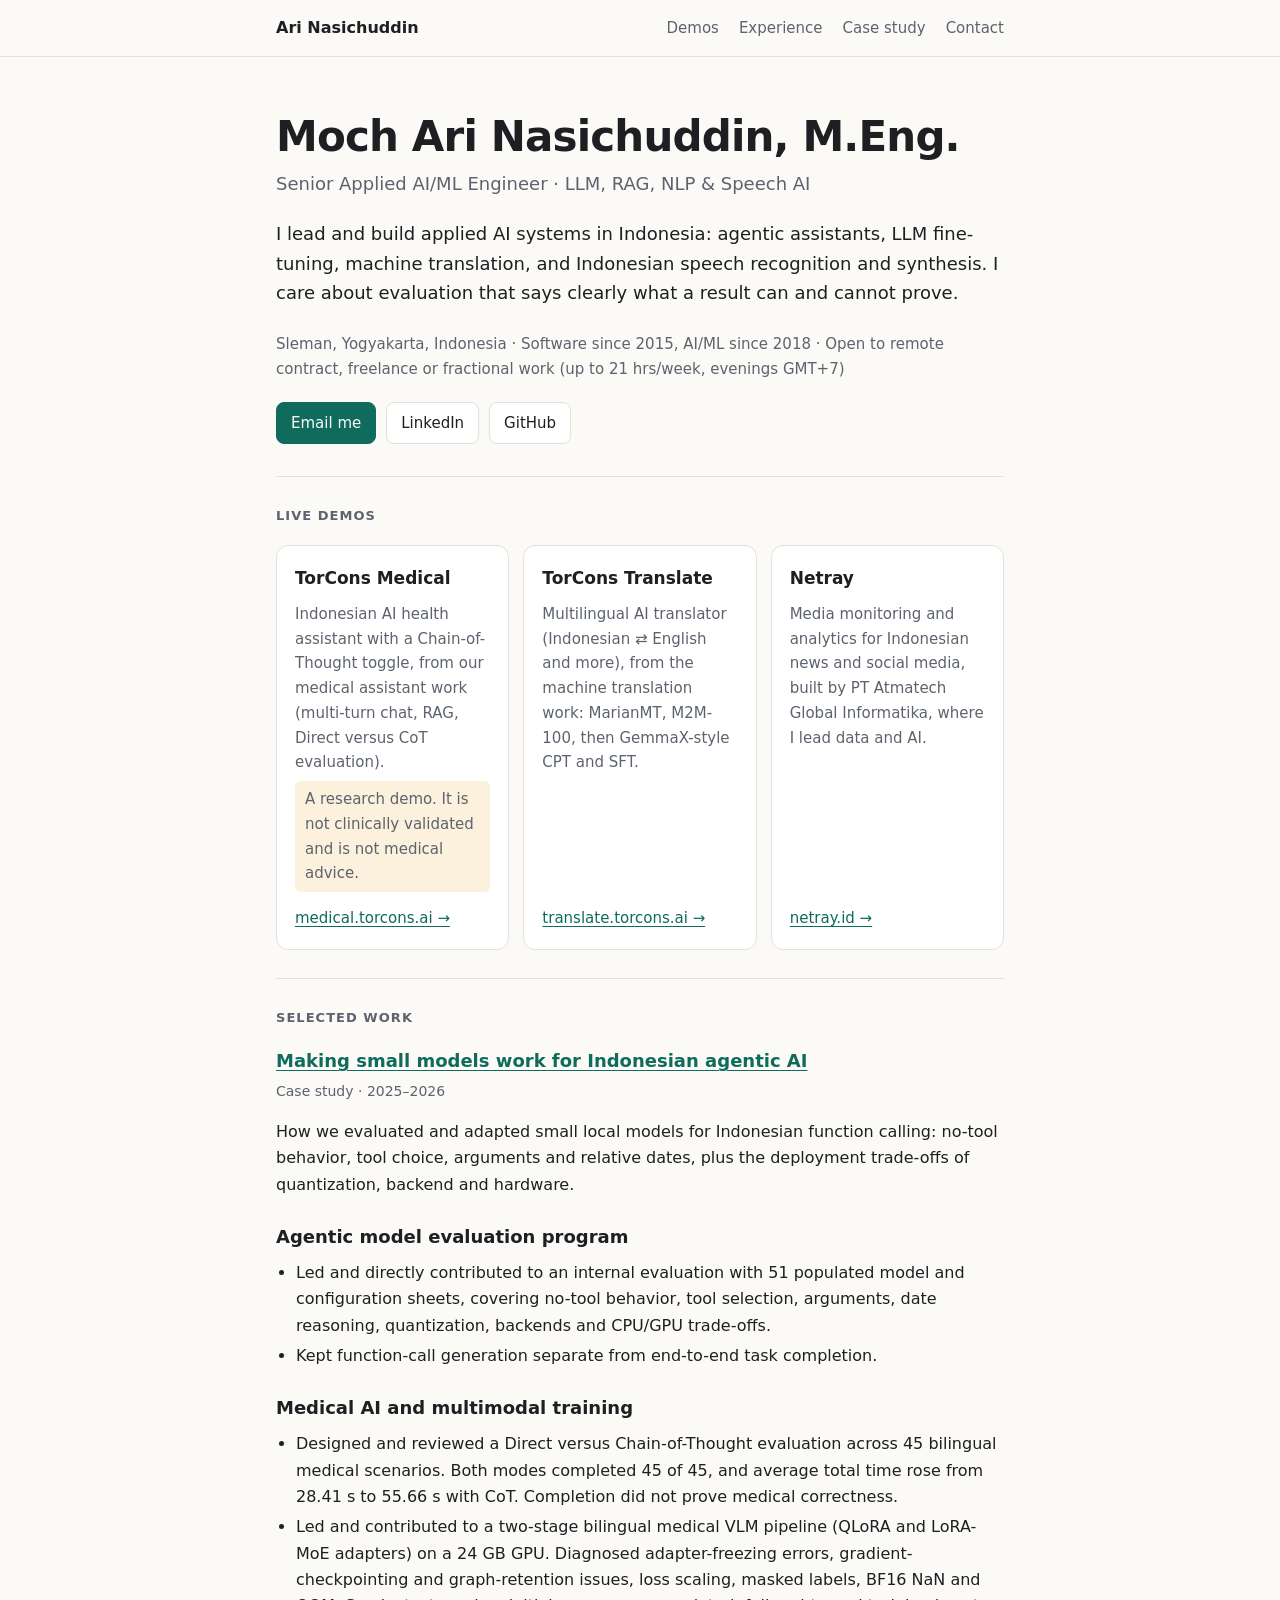
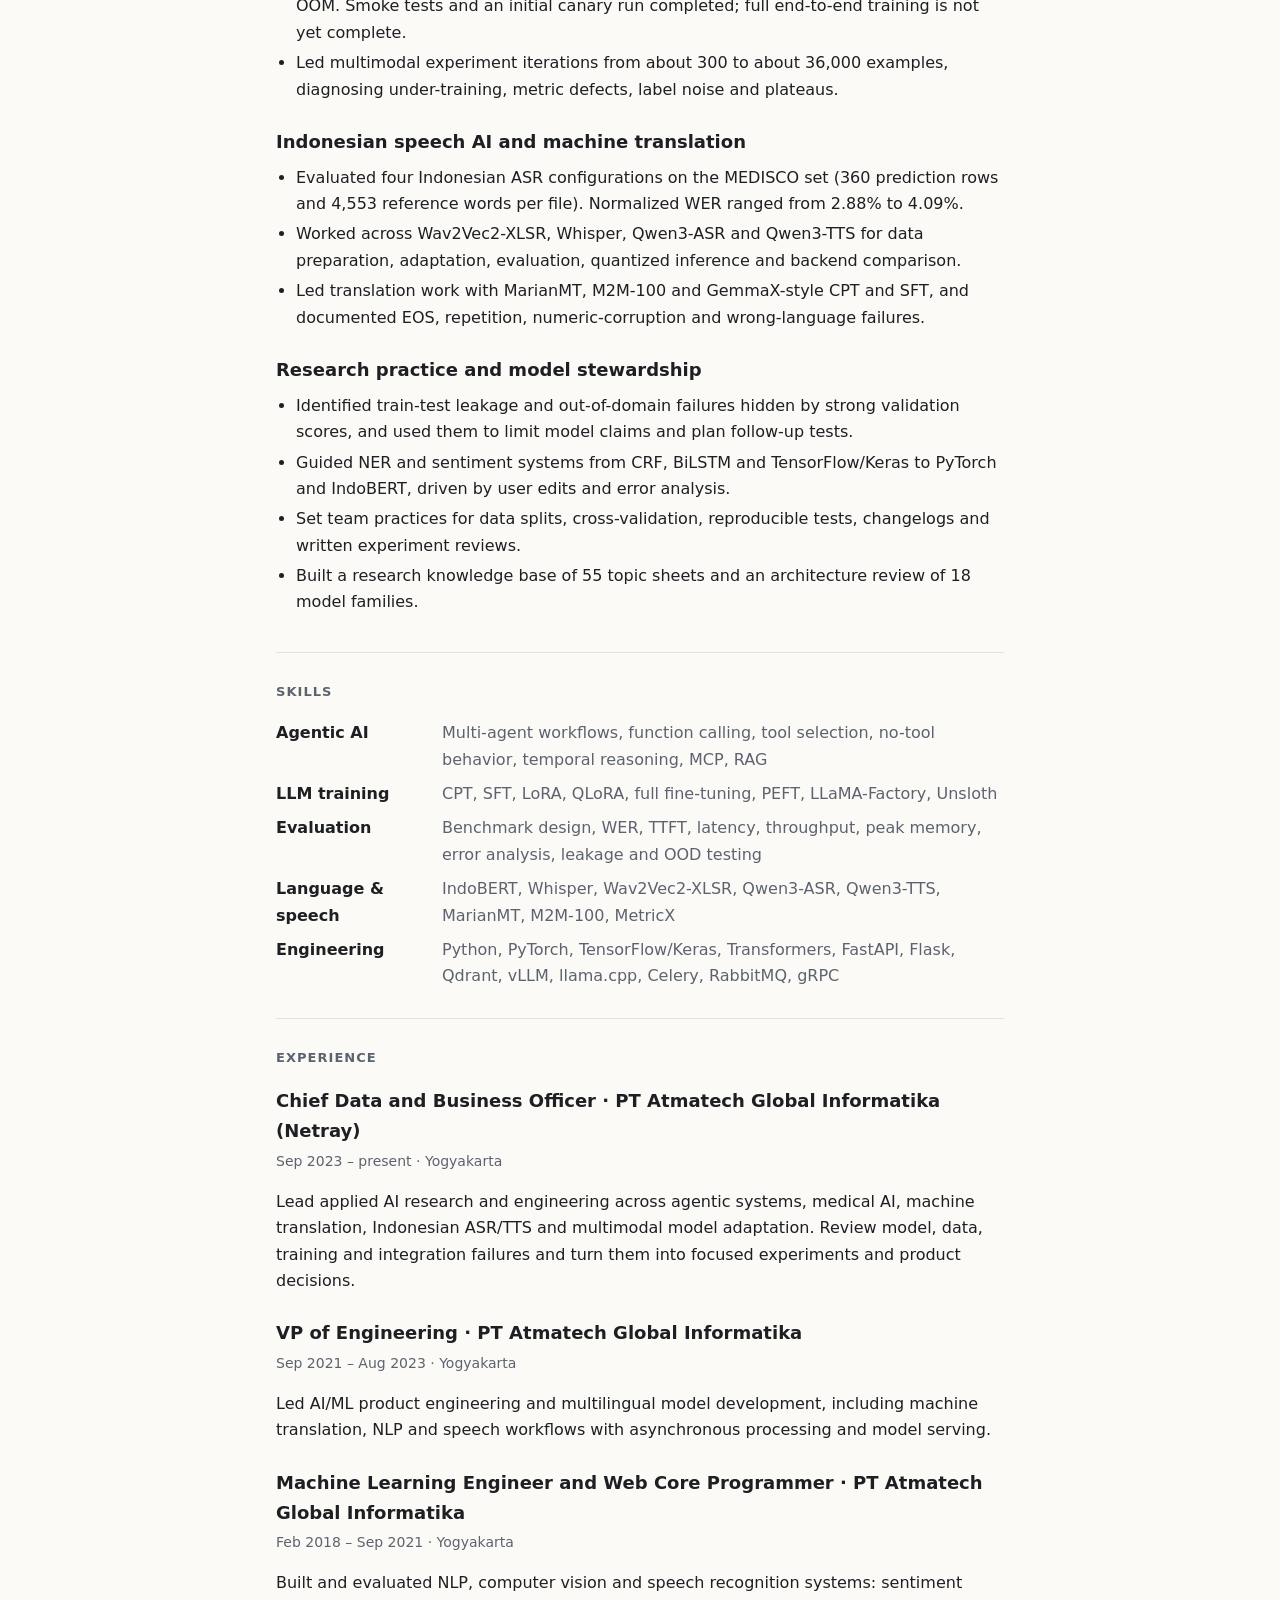
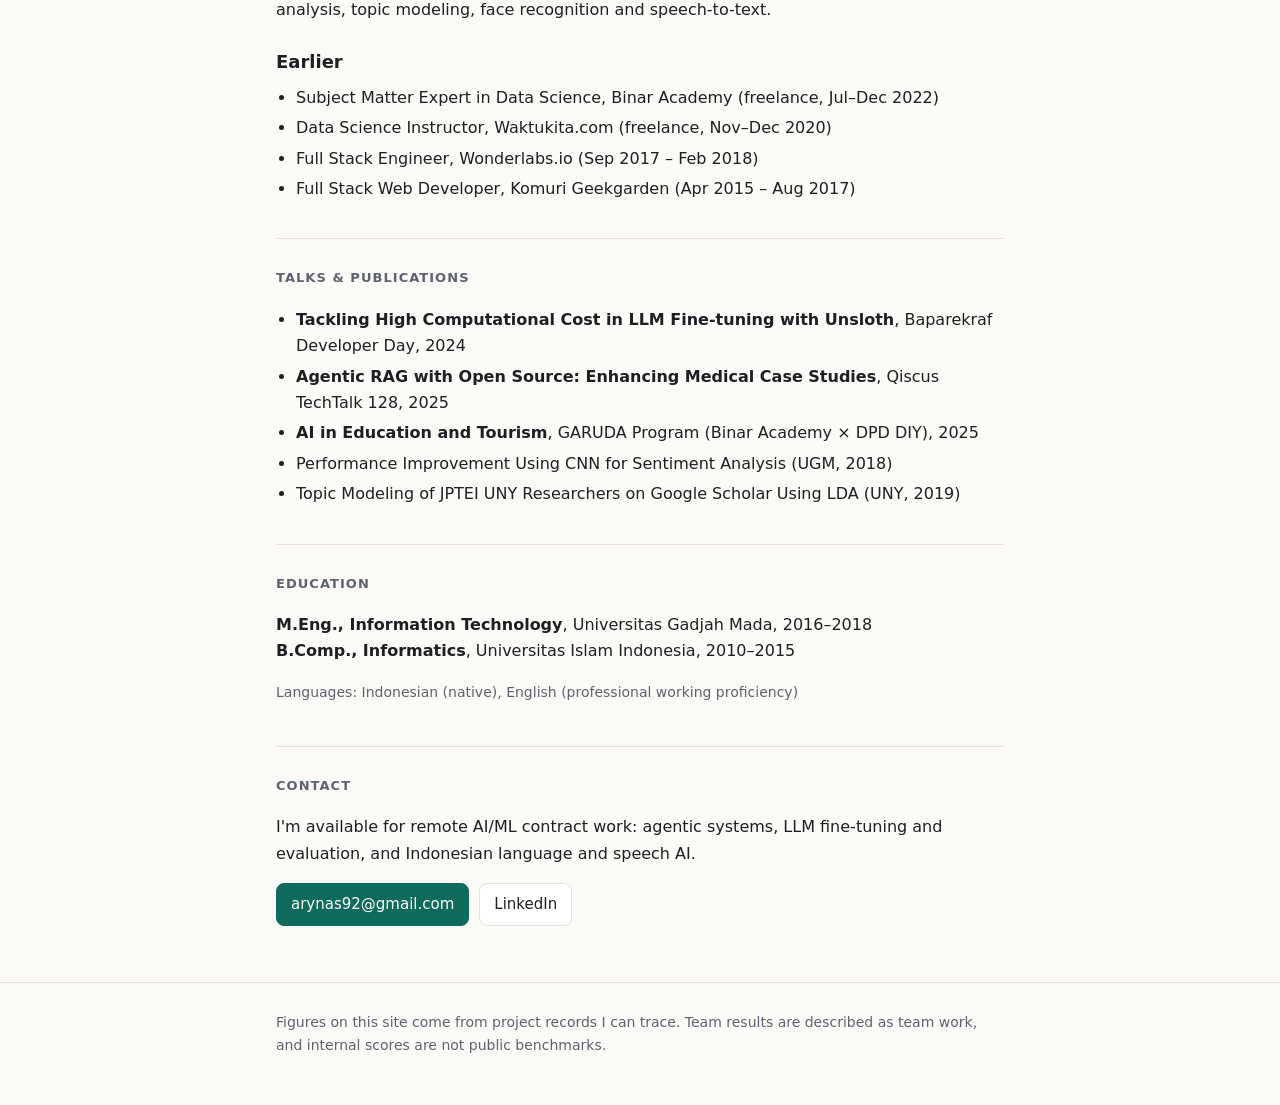
==== index.html @ 7132d51a "Add personal website and agentic AI case study Co-Authored-By: Claude Opus 5.5 (1M context) <noreply" ====
<!doctype html>
<html lang="en">
<head>
<meta charset="utf-8">
<meta name="viewport" content="width=device-width, initial-scale=1">
<title>Moch Ari Nasichuddin</title>
<meta name="description" content="Moch Ari Nasichuddin, Senior Applied AI/ML Engineer in Yogyakarta, Indonesia. LLMs, RAG, agentic AI, Indonesian NLP and speech AI.">
<meta property="og:title" content="Moch Ari Nasichuddin | Applied AI/ML Engineer">
<meta property="og:description" content="LLMs, RAG, agentic AI, Indonesian NLP and speech AI. Available for remote contract work.">
<link rel="stylesheet" href="style.css">
</head>
<body>
<nav class="top"><div class="wrap">
  <a class="brand" href="./">Ari Nasichuddin</a>
  <a href="#demos">Demos</a>
  <a href="#experience">Experience</a>
  <a href="case-study.html">Case study</a>
  <a href="#contact">Contact</a>
</div></nav>

<main class="wrap">
<header class="hero">
  <h1>Moch Ari Nasichuddin, M.Eng.</h1>
  <p class="role">Senior Applied AI/ML Engineer · LLM, RAG, NLP &amp; Speech AI</p>
  <p class="lead">I lead and build applied AI systems in Indonesia: agentic assistants, LLM fine-tuning, machine translation, and Indonesian speech recognition and synthesis. I care about evaluation that says clearly what a result can and cannot prove.</p>
  <p class="meta">Sleman, Yogyakarta, Indonesia · Software since 2015, AI/ML since 2018 · Open to remote contract, freelance or fractional work (up to 21 hrs/week, evenings GMT+7)</p>
  <div class="links">
    <a class="btn primary" href="mailto:arynas92@gmail.com">Email me</a>
    <a class="btn" href="https://www.linkedin.com/in/moch-ari-nasichuddin-bbb4abb8">LinkedIn</a>
    <a class="btn" href="https://github.com/arynas">GitHub</a>
  </div>
</header>

<section id="demos">
  <h2>Live demos</h2>
  <div class="cards">
    <div class="card">
      <h3>TorCons Medical</h3>
      <p>Indonesian AI health assistant with a Chain-of-Thought toggle, from our medical assistant work (multi-turn chat, RAG, Direct versus CoT evaluation).</p>
      <p class="note">A research demo. It is not clinically validated and is not medical advice.</p>
      <a class="go" href="https://medical.torcons.ai/">medical.torcons.ai →</a>
    </div>
    <div class="card">
      <h3>TorCons Translate</h3>
      <p>Multilingual AI translator (Indonesian ⇄ English and more), from the machine translation work: MarianMT, M2M-100, then GemmaX-style CPT and SFT.</p>
      <a class="go" href="https://translate.torcons.ai/">translate.torcons.ai →</a>
    </div>
    <div class="card">
      <h3>Netray</h3>
      <p>Media monitoring and analytics for Indonesian news and social media, built by PT Atmatech Global Informatika, where I lead data and AI.</p>
      <a class="go" href="https://netray.id/">netray.id →</a>
    </div>
  </div>
</section>

<section id="work">
  <h2>Selected work</h2>
  <div class="item">
    <h3><a href="case-study.html">Making small models work for Indonesian agentic AI</a></h3>
    <p class="when">Case study · 2025–2026</p>
    <p>How we evaluated and adapted small local models for Indonesian function calling: no-tool behavior, tool choice, arguments and relative dates, plus the deployment trade-offs of quantization, backend and hardware.</p>
  </div>
  <div class="item">
    <h3>Agentic model evaluation program</h3>
    <ul>
      <li>Led and directly contributed to an internal evaluation with 51 populated model and configuration sheets, covering no-tool behavior, tool selection, arguments, date reasoning, quantization, backends and CPU/GPU trade-offs.</li>
      <li>Kept function-call generation separate from end-to-end task completion.</li>
    </ul>
  </div>
  <div class="item">
    <h3>Medical AI and multimodal training</h3>
    <ul>
      <li>Designed and reviewed a Direct versus Chain-of-Thought evaluation across 45 bilingual medical scenarios. Both modes completed 45 of 45, and average total time rose from 28.41 s to 55.66 s with CoT. Completion did not prove medical correctness.</li>
      <li>Led and contributed to a two-stage bilingual medical VLM pipeline (QLoRA and LoRA-MoE adapters) on a 24 GB GPU. Diagnosed adapter-freezing errors, gradient-checkpointing and graph-retention issues, loss scaling, masked labels, BF16 NaN and OOM. Smoke tests and an initial canary run completed; full end-to-end training is not yet complete.</li>
      <li>Led multimodal experiment iterations from about 300 to about 36,000 examples, diagnosing under-training, metric defects, label noise and plateaus.</li>
    </ul>
  </div>
  <div class="item">
    <h3>Indonesian speech AI and machine translation</h3>
    <ul>
      <li>Evaluated four Indonesian ASR configurations on the MEDISCO set (360 prediction rows and 4,553 reference words per file). Normalized WER ranged from 2.88% to 4.09%.</li>
      <li>Worked across Wav2Vec2-XLSR, Whisper, Qwen3-ASR and Qwen3-TTS for data preparation, adaptation, evaluation, quantized inference and backend comparison.</li>
      <li>Led translation work with MarianMT, M2M-100 and GemmaX-style CPT and SFT, and documented EOS, repetition, numeric-corruption and wrong-language failures.</li>
    </ul>
  </div>
  <div class="item">
    <h3>Research practice and model stewardship</h3>
    <ul>
      <li>Identified train-test leakage and out-of-domain failures hidden by strong validation scores, and used them to limit model claims and plan follow-up tests.</li>
      <li>Guided NER and sentiment systems from CRF, BiLSTM and TensorFlow/Keras to PyTorch and IndoBERT, driven by user edits and error analysis.</li>
      <li>Set team practices for data splits, cross-validation, reproducible tests, changelogs and written experiment reviews.</li>
      <li>Built a research knowledge base of 55 topic sheets and an architecture review of 18 model families.</li>
    </ul>
  </div>
</section>

<section id="skills">
  <h2>Skills</h2>
  <dl class="skills">
    <dt>Agentic AI</dt><dd>Multi-agent workflows, function calling, tool selection, no-tool behavior, temporal reasoning, MCP, RAG</dd>
    <dt>LLM training</dt><dd>CPT, SFT, LoRA, QLoRA, full fine-tuning, PEFT, LLaMA-Factory, Unsloth</dd>
    <dt>Evaluation</dt><dd>Benchmark design, WER, TTFT, latency, throughput, peak memory, error analysis, leakage and OOD testing</dd>
    <dt>Language &amp; speech</dt><dd>IndoBERT, Whisper, Wav2Vec2-XLSR, Qwen3-ASR, Qwen3-TTS, MarianMT, M2M-100, MetricX</dd>
    <dt>Engineering</dt><dd>Python, PyTorch, TensorFlow/Keras, Transformers, FastAPI, Flask, Qdrant, vLLM, llama.cpp, Celery, RabbitMQ, gRPC</dd>
  </dl>
</section>

<section id="experience">
  <h2>Experience</h2>
  <div class="item">
    <h3>Chief Data and Business Officer · PT Atmatech Global Informatika (Netray)</h3>
    <p class="when">Sep 2023 – present · Yogyakarta</p>
    <p>Lead applied AI research and engineering across agentic systems, medical AI, machine translation, Indonesian ASR/TTS and multimodal model adaptation. Review model, data, training and integration failures and turn them into focused experiments and product decisions.</p>
  </div>
  <div class="item">
    <h3>VP of Engineering · PT Atmatech Global Informatika</h3>
    <p class="when">Sep 2021 – Aug 2023 · Yogyakarta</p>
    <p>Led AI/ML product engineering and multilingual model development, including machine translation, NLP and speech workflows with asynchronous processing and model serving.</p>
  </div>
  <div class="item">
    <h3>Machine Learning Engineer and Web Core Programmer · PT Atmatech Global Informatika</h3>
    <p class="when">Feb 2018 – Sep 2021 · Yogyakarta</p>
    <p>Built and evaluated NLP, computer vision and speech recognition systems: sentiment analysis, topic modeling, face recognition and speech-to-text.</p>
  </div>
  <div class="item">
    <h3>Earlier</h3>
    <ul>
      <li>Subject Matter Expert in Data Science, Binar Academy (freelance, Jul–Dec 2022)</li>
      <li>Data Science Instructor, Waktukita.com (freelance, Nov–Dec 2020)</li>
      <li>Full Stack Engineer, Wonderlabs.io (Sep 2017 – Feb 2018)</li>
      <li>Full Stack Web Developer, Komuri Geekgarden (Apr 2015 – Aug 2017)</li>
    </ul>
  </div>
</section>

<section id="talks">
  <h2>Talks &amp; publications</h2>
  <ul>
    <li><strong>Tackling High Computational Cost in LLM Fine-tuning with Unsloth</strong>, Baparekraf Developer Day, 2024</li>
    <li><strong>Agentic RAG with Open Source: Enhancing Medical Case Studies</strong>, Qiscus TechTalk 128, 2025</li>
    <li><strong>AI in Education and Tourism</strong>, GARUDA Program (Binar Academy × DPD DIY), 2025</li>
    <li>Performance Improvement Using CNN for Sentiment Analysis (UGM, 2018)</li>
    <li>Topic Modeling of JPTEI UNY Researchers on Google Scholar Using LDA (UNY, 2019)</li>
  </ul>
</section>

<section id="education">
  <h2>Education</h2>
  <p><strong>M.Eng., Information Technology</strong>, Universitas Gadjah Mada, 2016–2018<br>
  <strong>B.Comp., Informatics</strong>, Universitas Islam Indonesia, 2010–2015</p>
  <p class="caveat">Languages: Indonesian (native), English (professional working proficiency)</p>
</section>

<section id="contact">
  <h2>Contact</h2>
  <p>I'm available for remote AI/ML contract work: agentic systems, LLM fine-tuning and evaluation, and Indonesian language and speech AI.</p>
  <div class="links">
    <a class="btn primary" href="mailto:arynas92@gmail.com">arynas92@gmail.com</a>
    <a class="btn" href="https://www.linkedin.com/in/moch-ari-nasichuddin-bbb4abb8">LinkedIn</a>
  </div>
</section>
</main>

<footer><div class="wrap">
  Figures on this site come from project records I can trace. Team results are described as team work, and internal scores are not public benchmarks.
</div></footer>
</body>
</html>
---- style.css ----
:root {
  --bg: #fbfaf7;
  --surface: #ffffff;
  --text: #1d1f23;
  --muted: #5d636e;
  --line: #e4e1da;
  --accent: #0f6b5c;
  --accent-soft: #e3f1ed;
  --warn: #8a5a00;
  --warn-soft: #fbf1dc;
  --max: 760px;
}
@media (prefers-color-scheme: dark) {
  :root {
    --bg: #14161a;
    --surface: #1b1e23;
    --text: #e8e6e1;
    --muted: #a0a6b0;
    --line: #2d3138;
    --accent: #5ec4b0;
    --accent-soft: #1d3530;
    --warn: #e7b458;
    --warn-soft: #33291a;
  }
}
* { box-sizing: border-box; }
html { -webkit-text-size-adjust: 100%; }
body {
  margin: 0;
  background: var(--bg);
  color: var(--text);
  font: 16px/1.65 "Inter", system-ui, -apple-system, "Segoe UI", sans-serif;
}
a { color: var(--accent); text-underline-offset: 3px; }
a:hover { text-decoration-thickness: 2px; }
.wrap { max-width: var(--max); margin: 0 auto; padding: 0 16px; }

nav.top { border-bottom: 1px solid var(--line); }
nav.top .wrap { display: flex; gap: 20px; align-items: center; height: 56px; flex-wrap: wrap; }
nav.top .brand { font-weight: 700; color: var(--text); text-decoration: none; margin-right: auto; }
nav.top a:not(.brand) { color: var(--muted); text-decoration: none; font-size: 15px; }
nav.top a:not(.brand):hover, nav.top a[aria-current] { color: var(--text); }

header.hero { padding: 56px 0 32px; }
header.hero h1 { font-size: clamp(30px, 6vw, 42px); line-height: 1.15; margin: 0 0 8px; letter-spacing: -0.02em; }
header.hero .role { font-size: 18px; color: var(--muted); margin: 0 0 20px; }
header.hero p.lead { font-size: 18px; margin: 0 0 24px; }
.meta { color: var(--muted); font-size: 15px; margin: 0 0 20px; }
.links { display: flex; flex-wrap: wrap; gap: 10px; }
.btn {
  display: inline-block; padding: 8px 14px; border: 1px solid var(--line); border-radius: 8px;
  background: var(--surface); color: var(--text); text-decoration: none; font-size: 15px;
}
.btn:hover { border-color: var(--accent); }
.btn.primary { background: var(--accent); border-color: var(--accent); color: var(--bg); }

section { padding: 28px 0; border-top: 1px solid var(--line); }
section h2 { font-size: 13px; text-transform: uppercase; letter-spacing: 0.08em; color: var(--muted); margin: 0 0 18px; }
h3 { font-size: 18px; margin: 0 0 4px; }
.when { color: var(--muted); font-size: 14px; margin: 0 0 8px; }
ul { padding-left: 20px; margin: 8px 0; }
li { margin: 4px 0; }
.item + .item { margin-top: 24px; }

.cards { display: grid; grid-template-columns: repeat(auto-fit, minmax(220px, 1fr)); gap: 14px; }
.card {
  background: var(--surface); border: 1px solid var(--line); border-radius: 12px; padding: 18px;
  display: flex; flex-direction: column; gap: 6px;
}
.card h3 { font-size: 17px; }
.card p { margin: 0; font-size: 15px; color: var(--muted); }
.card .go { margin-top: auto; padding-top: 8px; font-size: 15px; }
.note { background: var(--warn-soft); color: var(--warn); border-radius: 6px; padding: 6px 10px; font-size: 13px; }

.skills { display: grid; grid-template-columns: 150px 1fr; gap: 8px 16px; margin: 0; }
.skills dt { font-weight: 600; }
.skills dd { margin: 0; color: var(--muted); }
@media (max-width: 560px) { .skills { grid-template-columns: 1fr; } .skills dd { margin-bottom: 8px; } }

.caveat { color: var(--muted); font-size: 14px; }
article h1 { font-size: clamp(26px, 5vw, 36px); line-height: 1.2; margin: 48px 0 8px; letter-spacing: -0.015em; }
article h2 { font-size: 22px; margin: 36px 0 10px; text-transform: none; letter-spacing: 0; color: var(--text); }
article h3 { margin-top: 20px; }
.table-wrap { overflow-x: auto; }
table { border-collapse: collapse; width: 100%; font-size: 15px; margin: 12px 0; }
th, td { text-align: left; padding: 8px 10px; border-bottom: 1px solid var(--line); vertical-align: top; }
th { color: var(--muted); font-weight: 600; }
.pill { display: inline-block; background: var(--accent-soft); color: var(--accent); border-radius: 999px; padding: 2px 10px; font-size: 13px; margin: 2px 4px 2px 0; }

footer { border-top: 1px solid var(--line); padding: 28px 0 48px; color: var(--muted); font-size: 14px; margin-top: 28px; }
@media print { nav.top, .links { display: none; } body { background: #fff; color: #000; } }
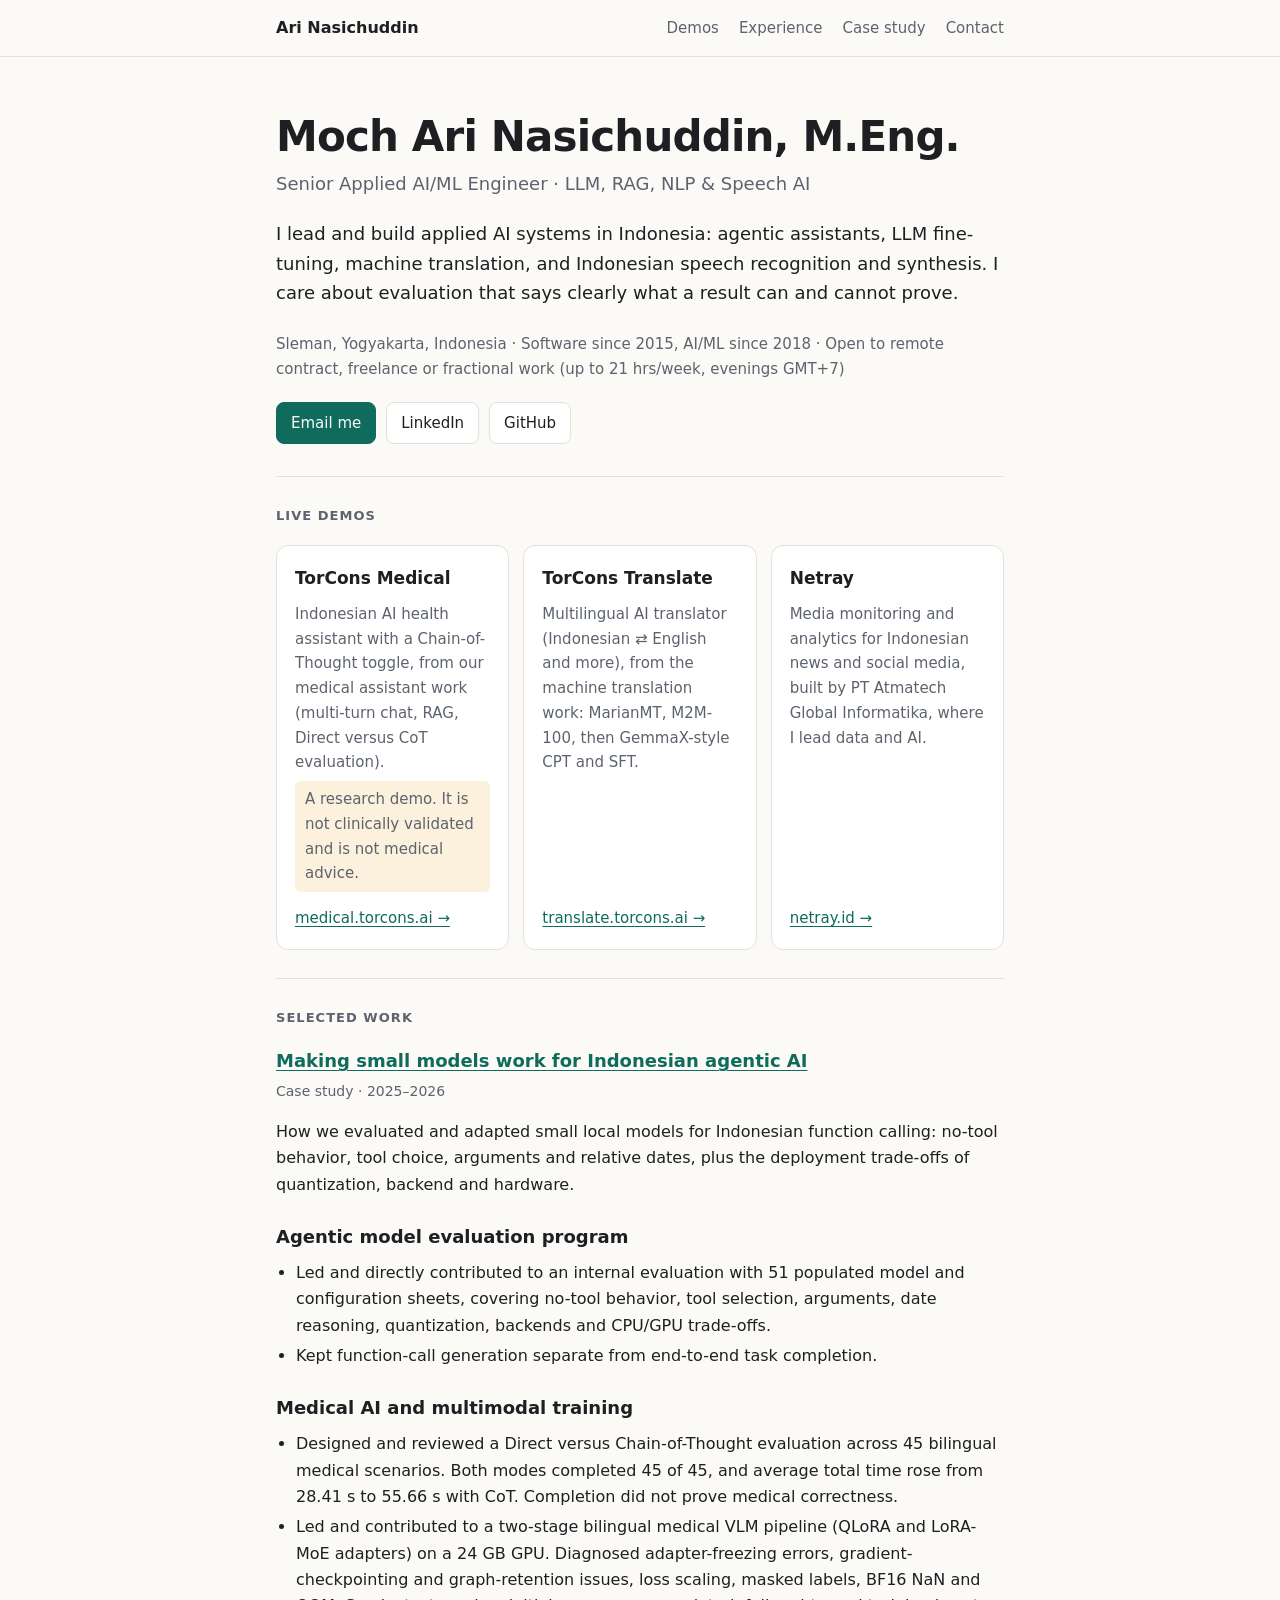
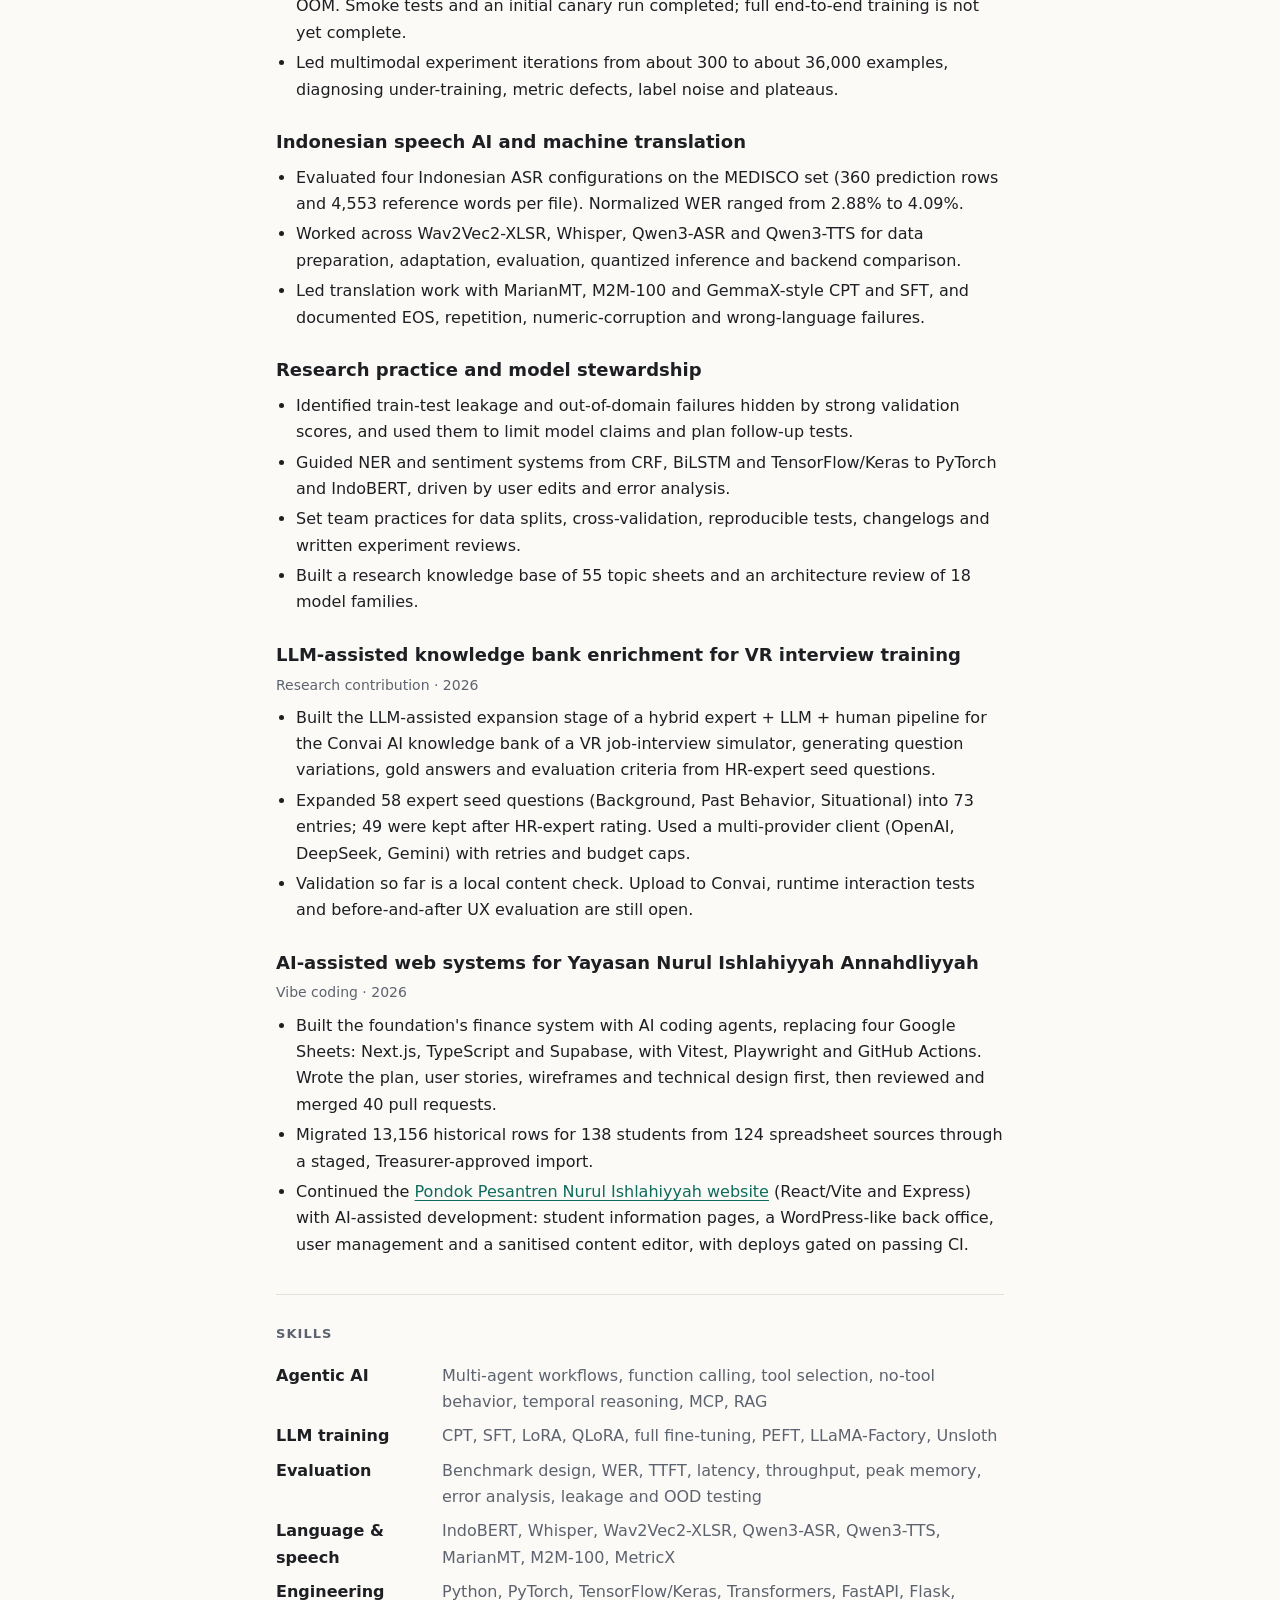
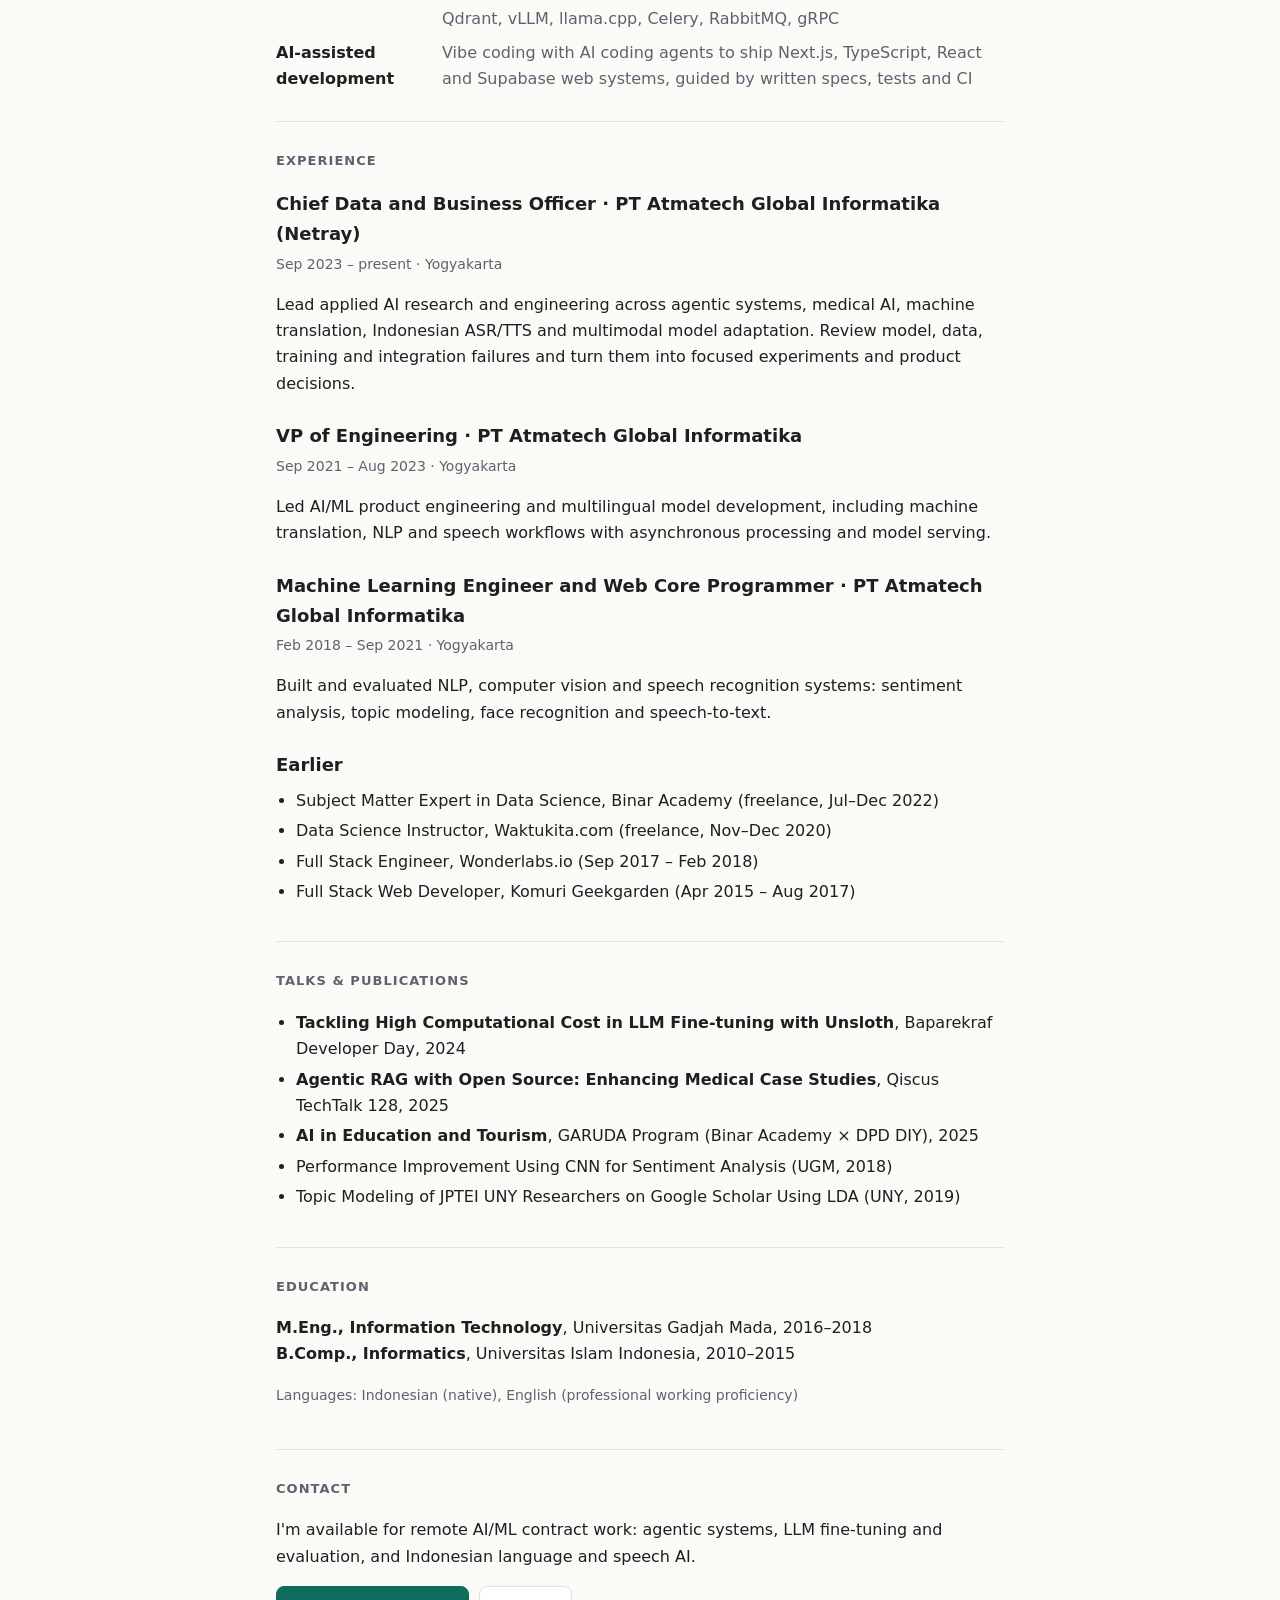
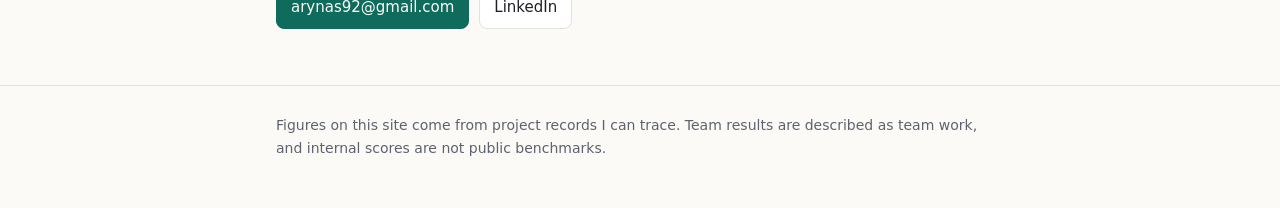
==== commit 122fabdb: "Add VR knowledge bank research and AI-assisted web systems projects Co-Authored-By: Claude Opus 5.5 " ====
--- a/index.html
+++ b/index.html
@@ -92,6 +92,24 @@
       <li>Built a research knowledge base of 55 topic sheets and an architecture review of 18 model families.</li>
     </ul>
   </div>
+  <div class="item">
+    <h3>LLM-assisted knowledge bank enrichment for VR interview training</h3>
+    <p class="when">Research contribution · 2026</p>
+    <ul>
+      <li>Built the LLM-assisted expansion stage of a hybrid expert + LLM + human pipeline for the Convai AI knowledge bank of a VR job-interview simulator, generating question variations, gold answers and evaluation criteria from HR-expert seed questions.</li>
+      <li>Expanded 58 expert seed questions (Background, Past Behavior, Situational) into 73 entries; 49 were kept after HR-expert rating. Used a multi-provider client (OpenAI, DeepSeek, Gemini) with retries and budget caps.</li>
+      <li>Validation so far is a local content check. Upload to Convai, runtime interaction tests and before-and-after UX evaluation are still open.</li>
+    </ul>
+  </div>
+  <div class="item">
+    <h3>AI-assisted web systems for Yayasan Nurul Ishlahiyyah Annahdliyyah</h3>
+    <p class="when">Vibe coding · 2026</p>
+    <ul>
+      <li>Built the foundation's finance system with AI coding agents, replacing four Google Sheets: Next.js, TypeScript and Supabase, with Vitest, Playwright and GitHub Actions. Wrote the plan, user stories, wireframes and technical design first, then reviewed and merged 40 pull requests.</li>
+      <li>Migrated 13,156 historical rows for 138 students from 124 spreadsheet sources through a staged, Treasurer-approved import.</li>
+      <li>Continued the <a href="https://nurulishlahiyyah.id/">Pondok Pesantren Nurul Ishlahiyyah website</a> (React/Vite and Express) with AI-assisted development: student information pages, a WordPress-like back office, user management and a sanitised content editor, with deploys gated on passing CI.</li>
+    </ul>
+  </div>
 </section>
 
 <section id="skills">
@@ -102,6 +120,7 @@
     <dt>Evaluation</dt><dd>Benchmark design, WER, TTFT, latency, throughput, peak memory, error analysis, leakage and OOD testing</dd>
     <dt>Language &amp; speech</dt><dd>IndoBERT, Whisper, Wav2Vec2-XLSR, Qwen3-ASR, Qwen3-TTS, MarianMT, M2M-100, MetricX</dd>
     <dt>Engineering</dt><dd>Python, PyTorch, TensorFlow/Keras, Transformers, FastAPI, Flask, Qdrant, vLLM, llama.cpp, Celery, RabbitMQ, gRPC</dd>
+    <dt>AI-assisted development</dt><dd>Vibe coding with AI coding agents to ship Next.js, TypeScript, React and Supabase web systems, guided by written specs, tests and CI</dd>
   </dl>
 </section>
 
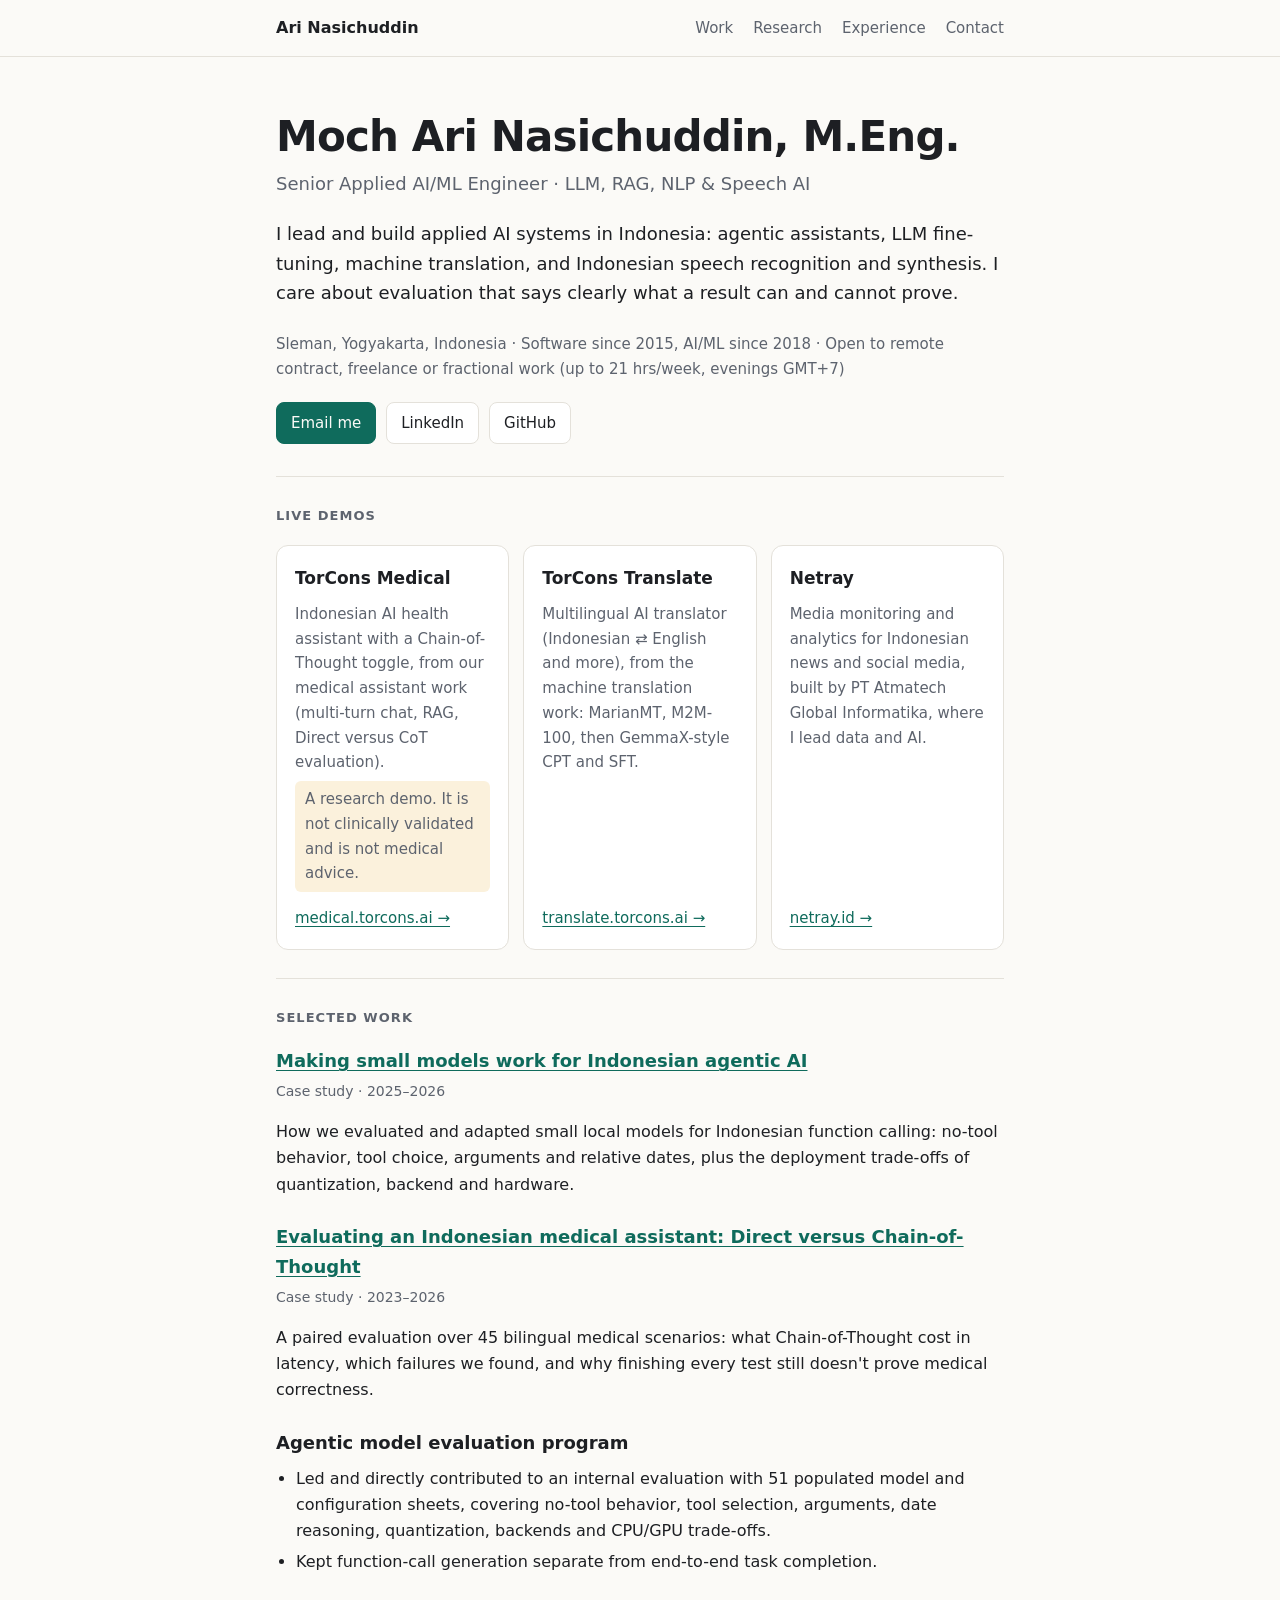
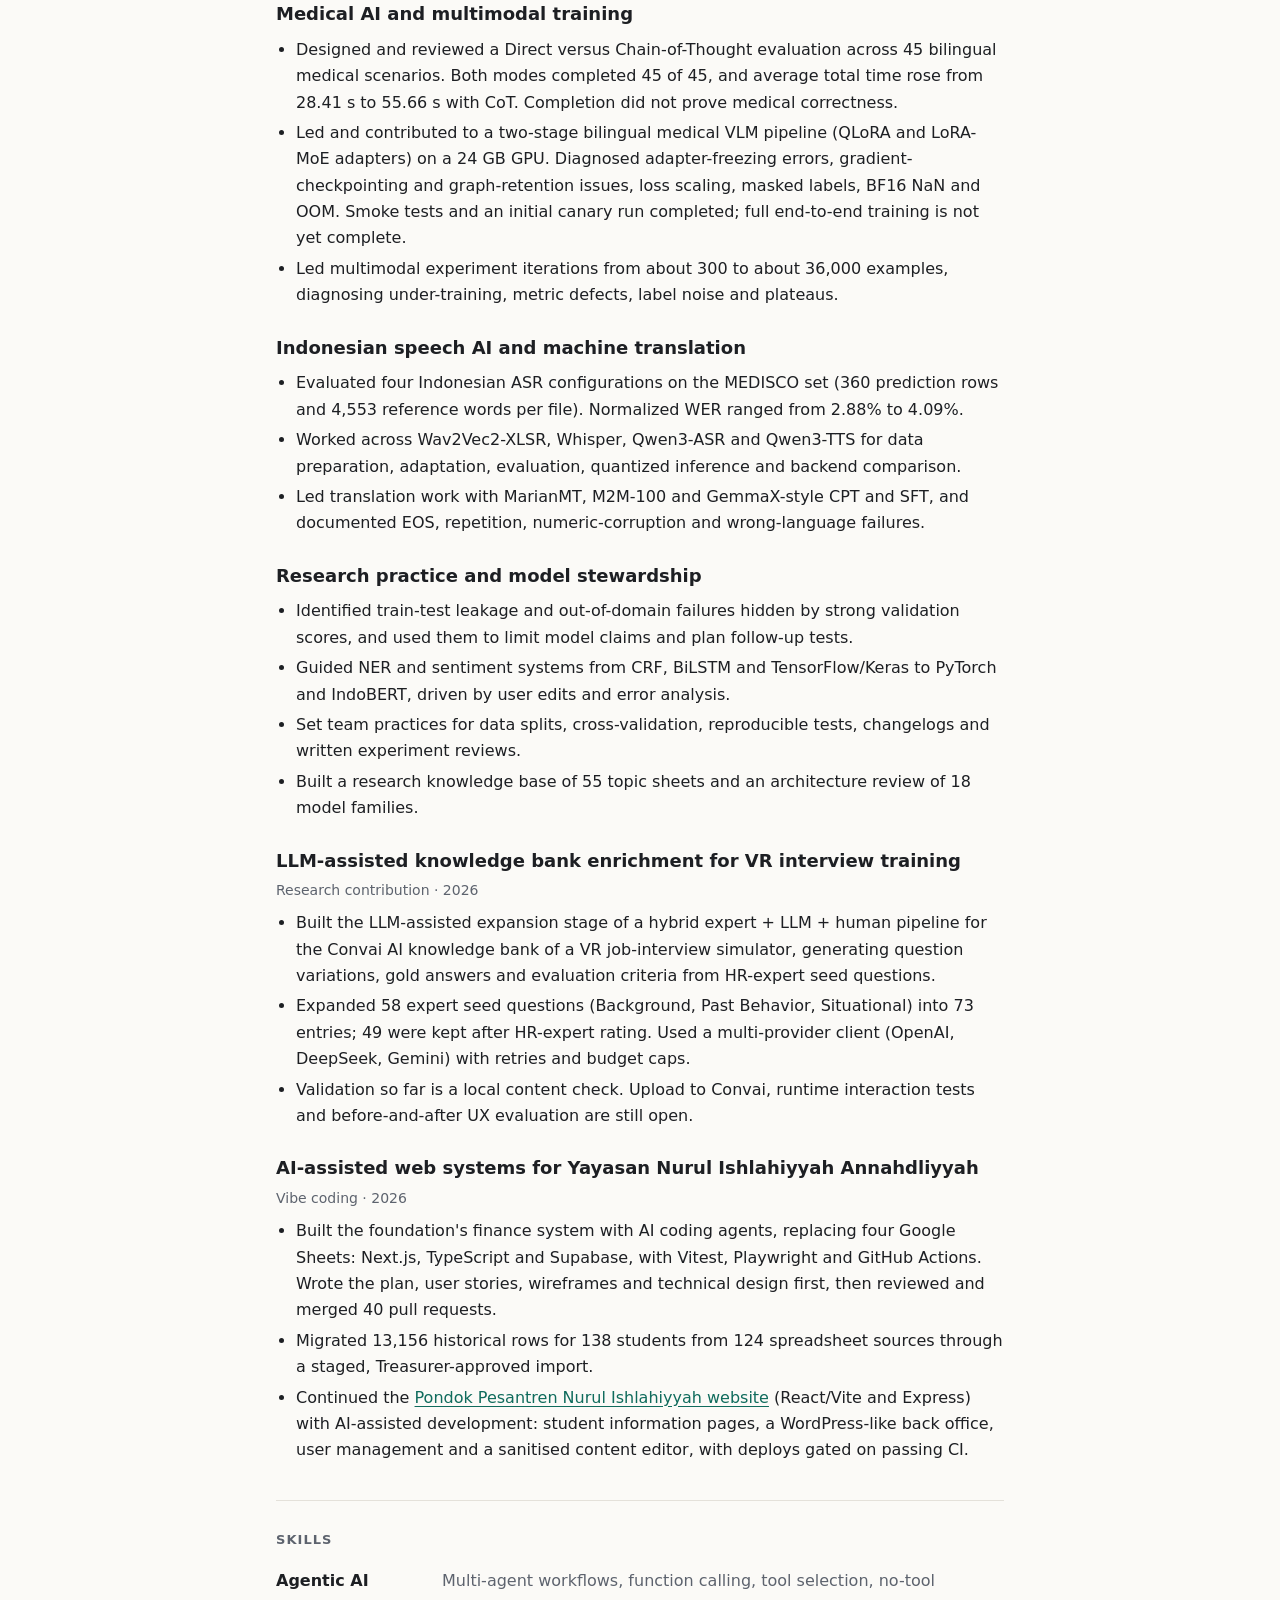
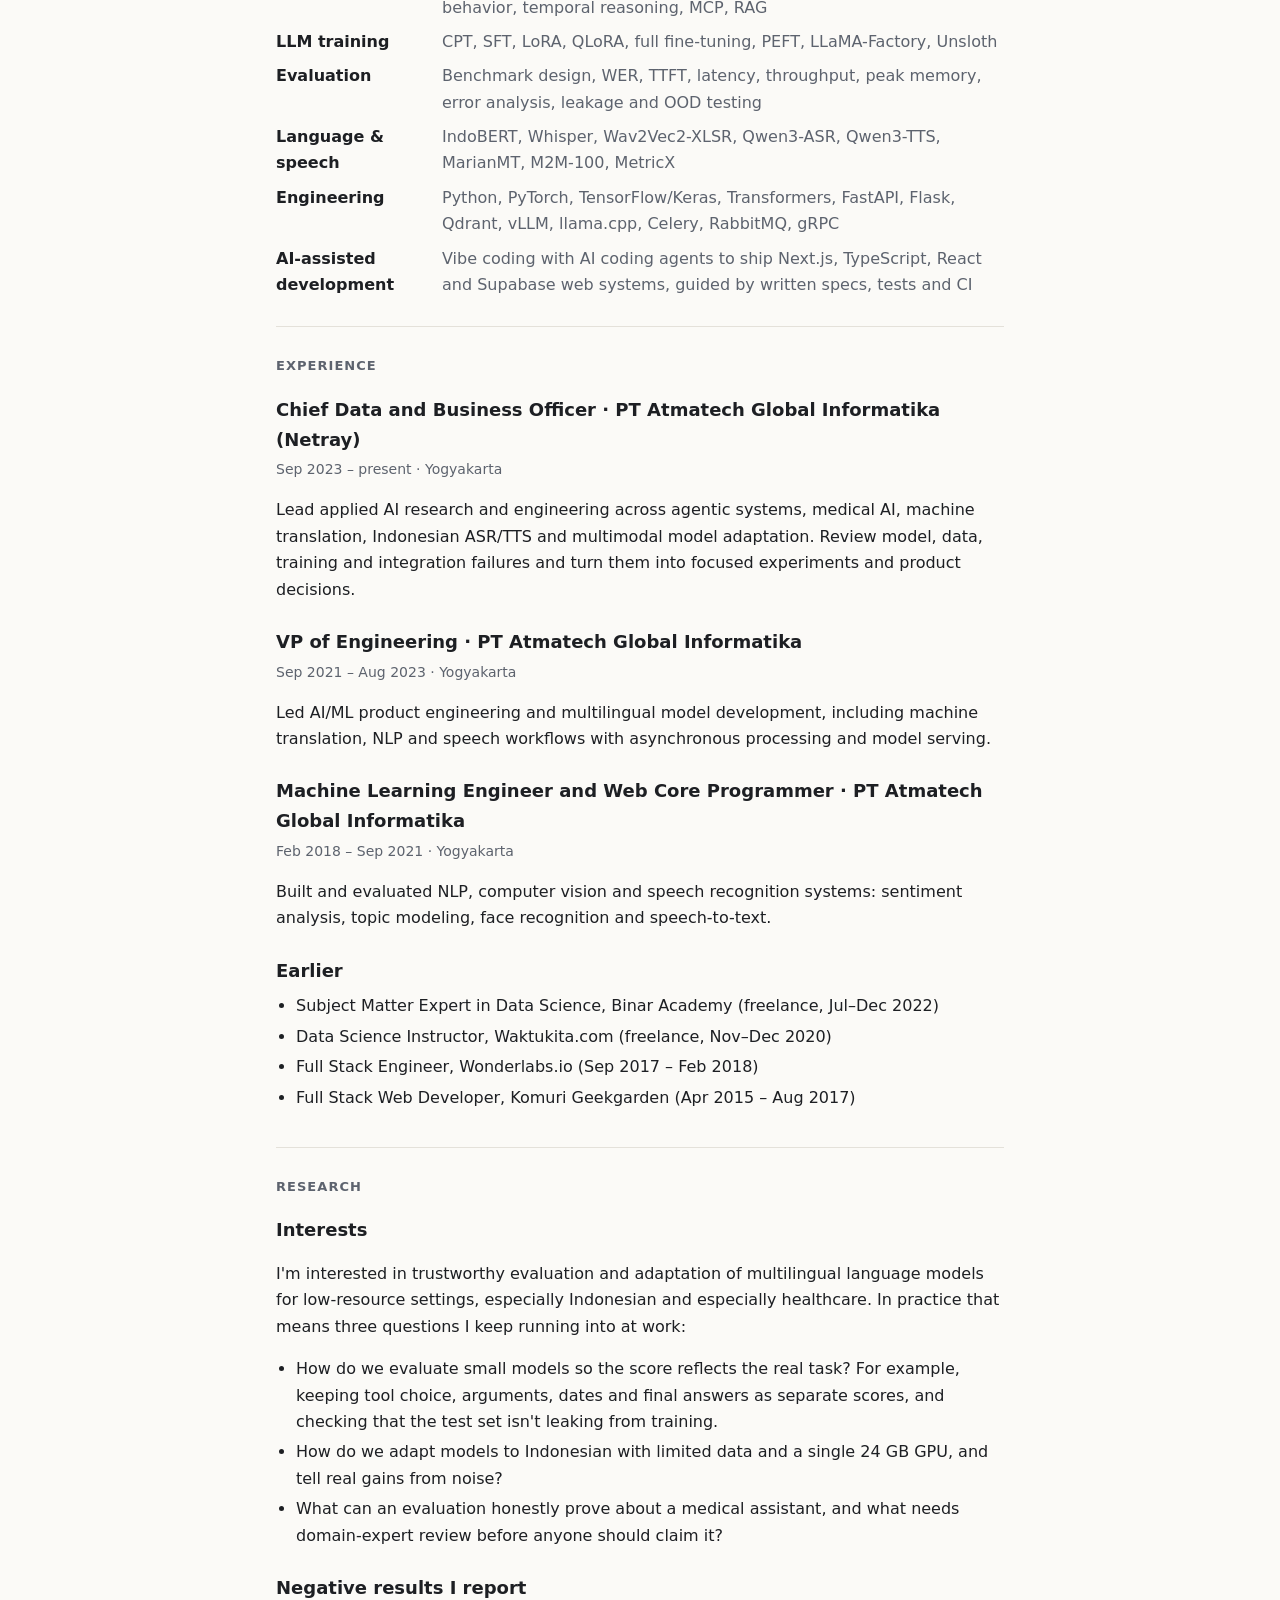
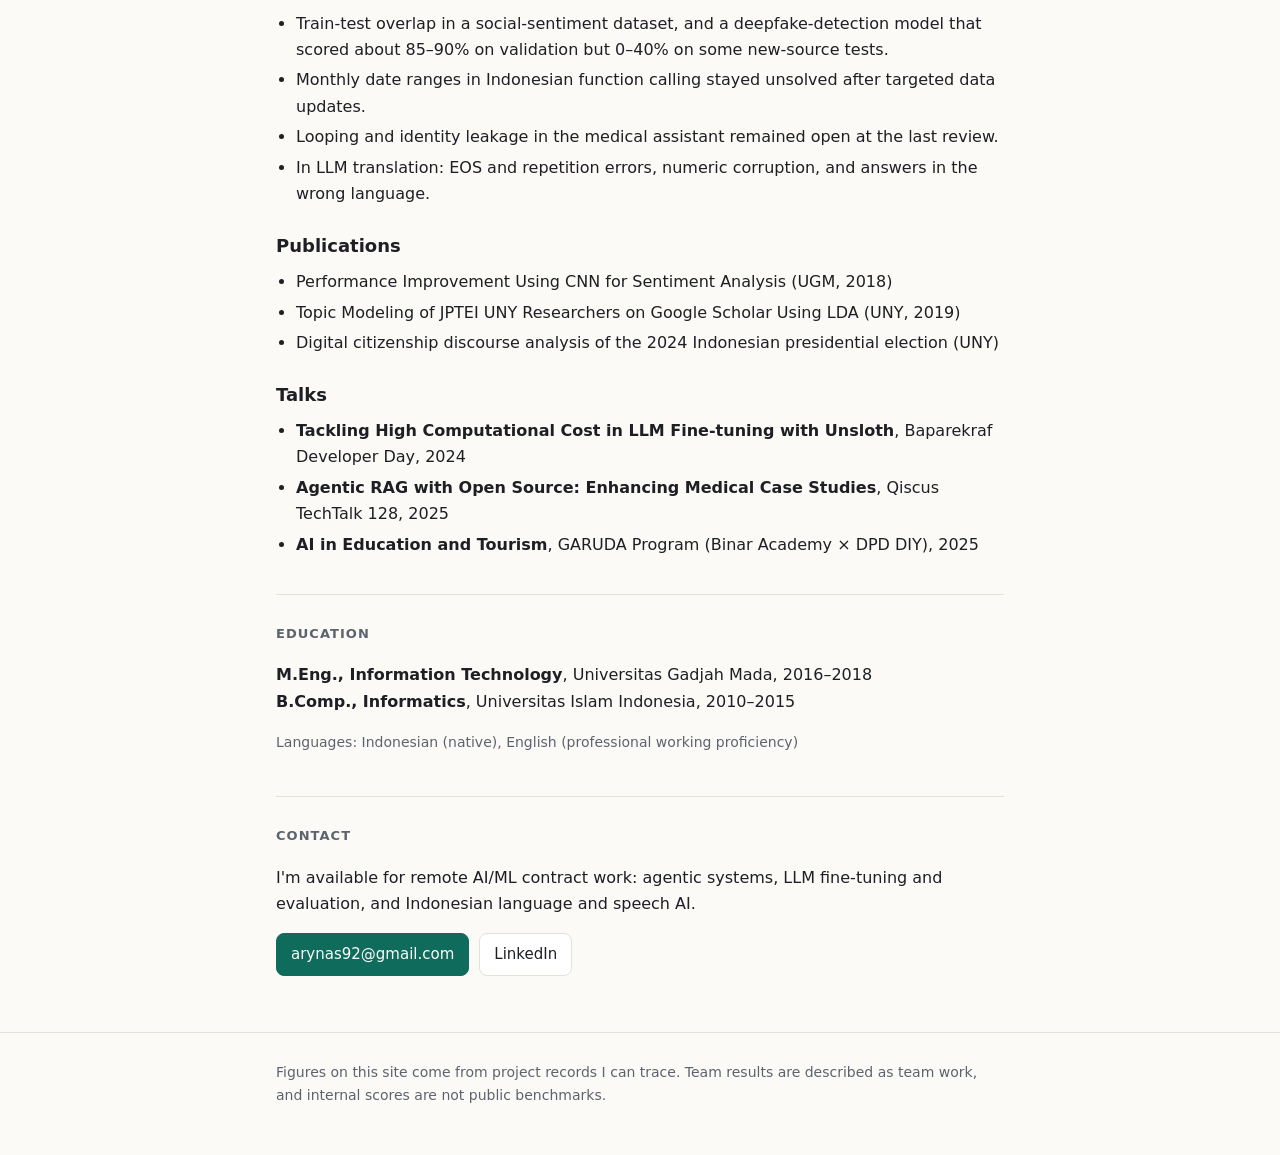
==== commit 10fc7acb: "Add research section, medical evaluation case study and search metadata Co-Authored-By: Claude Opus " ====
--- a/index.html
+++ b/index.html
@@ -5,16 +5,49 @@
 <meta name="viewport" content="width=device-width, initial-scale=1">
 <title>Moch Ari Nasichuddin</title>
 <meta name="description" content="Moch Ari Nasichuddin, Senior Applied AI/ML Engineer in Yogyakarta, Indonesia. LLMs, RAG, agentic AI, Indonesian NLP and speech AI.">
+<link rel="canonical" href="https://arynas.github.io/">
+<meta property="og:type" content="profile">
+<meta property="og:url" content="https://arynas.github.io/">
 <meta property="og:title" content="Moch Ari Nasichuddin | Applied AI/ML Engineer">
 <meta property="og:description" content="LLMs, RAG, agentic AI, Indonesian NLP and speech AI. Available for remote contract work.">
+<meta property="og:image" content="https://arynas.github.io/og.png">
+<meta name="twitter:card" content="summary_large_image">
+<link rel="icon" href="favicon.svg" type="image/svg+xml">
 <link rel="stylesheet" href="style.css">
+<script type="application/ld+json">
+{
+  "@context": "https://schema.org",
+  "@type": "ProfilePage",
+  "url": "https://arynas.github.io/",
+  "mainEntity": {
+    "@type": "Person",
+    "name": "Moch Ari Nasichuddin",
+    "alternateName": "arynas",
+    "jobTitle": "Senior Applied AI/ML Engineer",
+    "description": "Applied AI/ML engineer and technical leader working on agentic AI, LLM fine-tuning and evaluation, and Indonesian language and speech AI.",
+    "url": "https://arynas.github.io/",
+    "email": "mailto:arynas92@gmail.com",
+    "worksFor": { "@type": "Organization", "name": "PT Atmatech Global Informatika", "url": "https://netray.id/" },
+    "alumniOf": [
+      { "@type": "CollegeOrUniversity", "name": "Universitas Gadjah Mada" },
+      { "@type": "CollegeOrUniversity", "name": "Universitas Islam Indonesia" }
+    ],
+    "address": { "@type": "PostalAddress", "addressLocality": "Yogyakarta", "addressCountry": "ID" },
+    "knowsAbout": ["Agentic AI", "Large language models", "Retrieval-augmented generation", "LLM evaluation", "Indonesian NLP", "Speech recognition", "Machine translation"],
+    "sameAs": [
+      "https://www.linkedin.com/in/moch-ari-nasichuddin-bbb4abb8",
+      "https://github.com/arynas"
+    ]
+  }
+}
+</script>
 </head>
 <body>
 <nav class="top"><div class="wrap">
   <a class="brand" href="./">Ari Nasichuddin</a>
-  <a href="#demos">Demos</a>
+  <a href="#work">Work</a>
+  <a href="#research">Research</a>
   <a href="#experience">Experience</a>
-  <a href="case-study.html">Case study</a>
   <a href="#contact">Contact</a>
 </div></nav>
 
@@ -61,6 +94,11 @@
     <p>How we evaluated and adapted small local models for Indonesian function calling: no-tool behavior, tool choice, arguments and relative dates, plus the deployment trade-offs of quantization, backend and hardware.</p>
   </div>
   <div class="item">
+    <h3><a href="medical-evaluation.html">Evaluating an Indonesian medical assistant: Direct versus Chain-of-Thought</a></h3>
+    <p class="when">Case study · 2023–2026</p>
+    <p>A paired evaluation over 45 bilingual medical scenarios: what Chain-of-Thought cost in latency, which failures we found, and why finishing every test still doesn't prove medical correctness.</p>
+  </div>
+  <div class="item">
     <h3>Agentic model evaluation program</h3>
     <ul>
       <li>Led and directly contributed to an internal evaluation with 51 populated model and configuration sheets, covering no-tool behavior, tool selection, arguments, date reasoning, quantization, backends and CPU/GPU trade-offs.</li>
@@ -152,15 +190,42 @@
   </div>
 </section>
 
-<section id="talks">
-  <h2>Talks &amp; publications</h2>
-  <ul>
-    <li><strong>Tackling High Computational Cost in LLM Fine-tuning with Unsloth</strong>, Baparekraf Developer Day, 2024</li>
-    <li><strong>Agentic RAG with Open Source: Enhancing Medical Case Studies</strong>, Qiscus TechTalk 128, 2025</li>
-    <li><strong>AI in Education and Tourism</strong>, GARUDA Program (Binar Academy × DPD DIY), 2025</li>
-    <li>Performance Improvement Using CNN for Sentiment Analysis (UGM, 2018)</li>
-    <li>Topic Modeling of JPTEI UNY Researchers on Google Scholar Using LDA (UNY, 2019)</li>
-  </ul>
+<section id="research">
+  <h2>Research</h2>
+  <div class="item">
+    <h3>Interests</h3>
+    <p>I'm interested in trustworthy evaluation and adaptation of multilingual language models for low-resource settings, especially Indonesian and especially healthcare. In practice that means three questions I keep running into at work:</p>
+    <ul>
+      <li>How do we evaluate small models so the score reflects the real task? For example, keeping tool choice, arguments, dates and final answers as separate scores, and checking that the test set isn't leaking from training.</li>
+      <li>How do we adapt models to Indonesian with limited data and a single 24 GB GPU, and tell real gains from noise?</li>
+      <li>What can an evaluation honestly prove about a medical assistant, and what needs domain-expert review before anyone should claim it?</li>
+    </ul>
+  </div>
+  <div class="item">
+    <h3>Negative results I report</h3>
+    <ul>
+      <li>Train-test overlap in a social-sentiment dataset, and a deepfake-detection model that scored about 85–90% on validation but 0–40% on some new-source tests.</li>
+      <li>Monthly date ranges in Indonesian function calling stayed unsolved after targeted data updates.</li>
+      <li>Looping and identity leakage in the medical assistant remained open at the last review.</li>
+      <li>In LLM translation: EOS and repetition errors, numeric corruption, and answers in the wrong language.</li>
+    </ul>
+  </div>
+  <div class="item">
+    <h3>Publications</h3>
+    <ul>
+      <li>Performance Improvement Using CNN for Sentiment Analysis (UGM, 2018)</li>
+      <li>Topic Modeling of JPTEI UNY Researchers on Google Scholar Using LDA (UNY, 2019)</li>
+      <li>Digital citizenship discourse analysis of the 2024 Indonesian presidential election (UNY)</li>
+    </ul>
+  </div>
+  <div class="item">
+    <h3>Talks</h3>
+    <ul>
+      <li><strong>Tackling High Computational Cost in LLM Fine-tuning with Unsloth</strong>, Baparekraf Developer Day, 2024</li>
+      <li><strong>Agentic RAG with Open Source: Enhancing Medical Case Studies</strong>, Qiscus TechTalk 128, 2025</li>
+      <li><strong>AI in Education and Tourism</strong>, GARUDA Program (Binar Academy × DPD DIY), 2025</li>
+    </ul>
+  </div>
 </section>
 
 <section id="education">
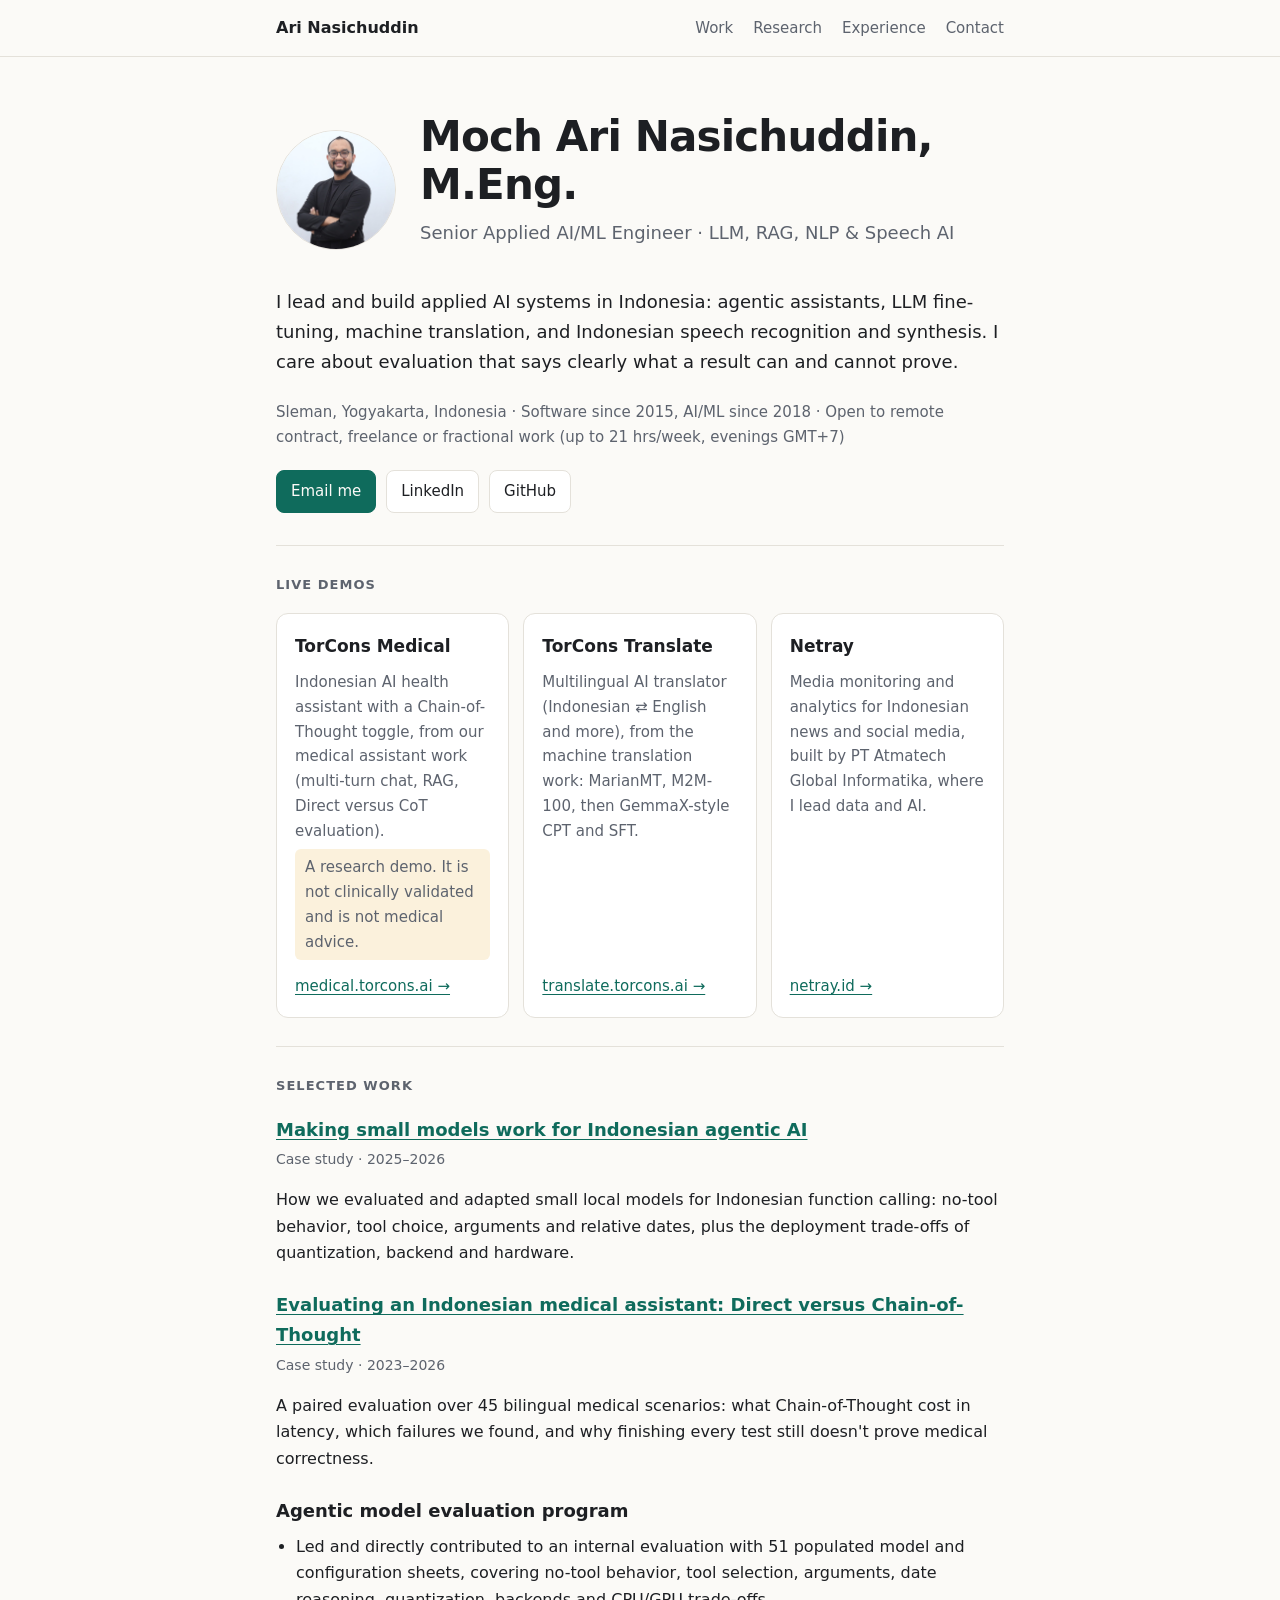
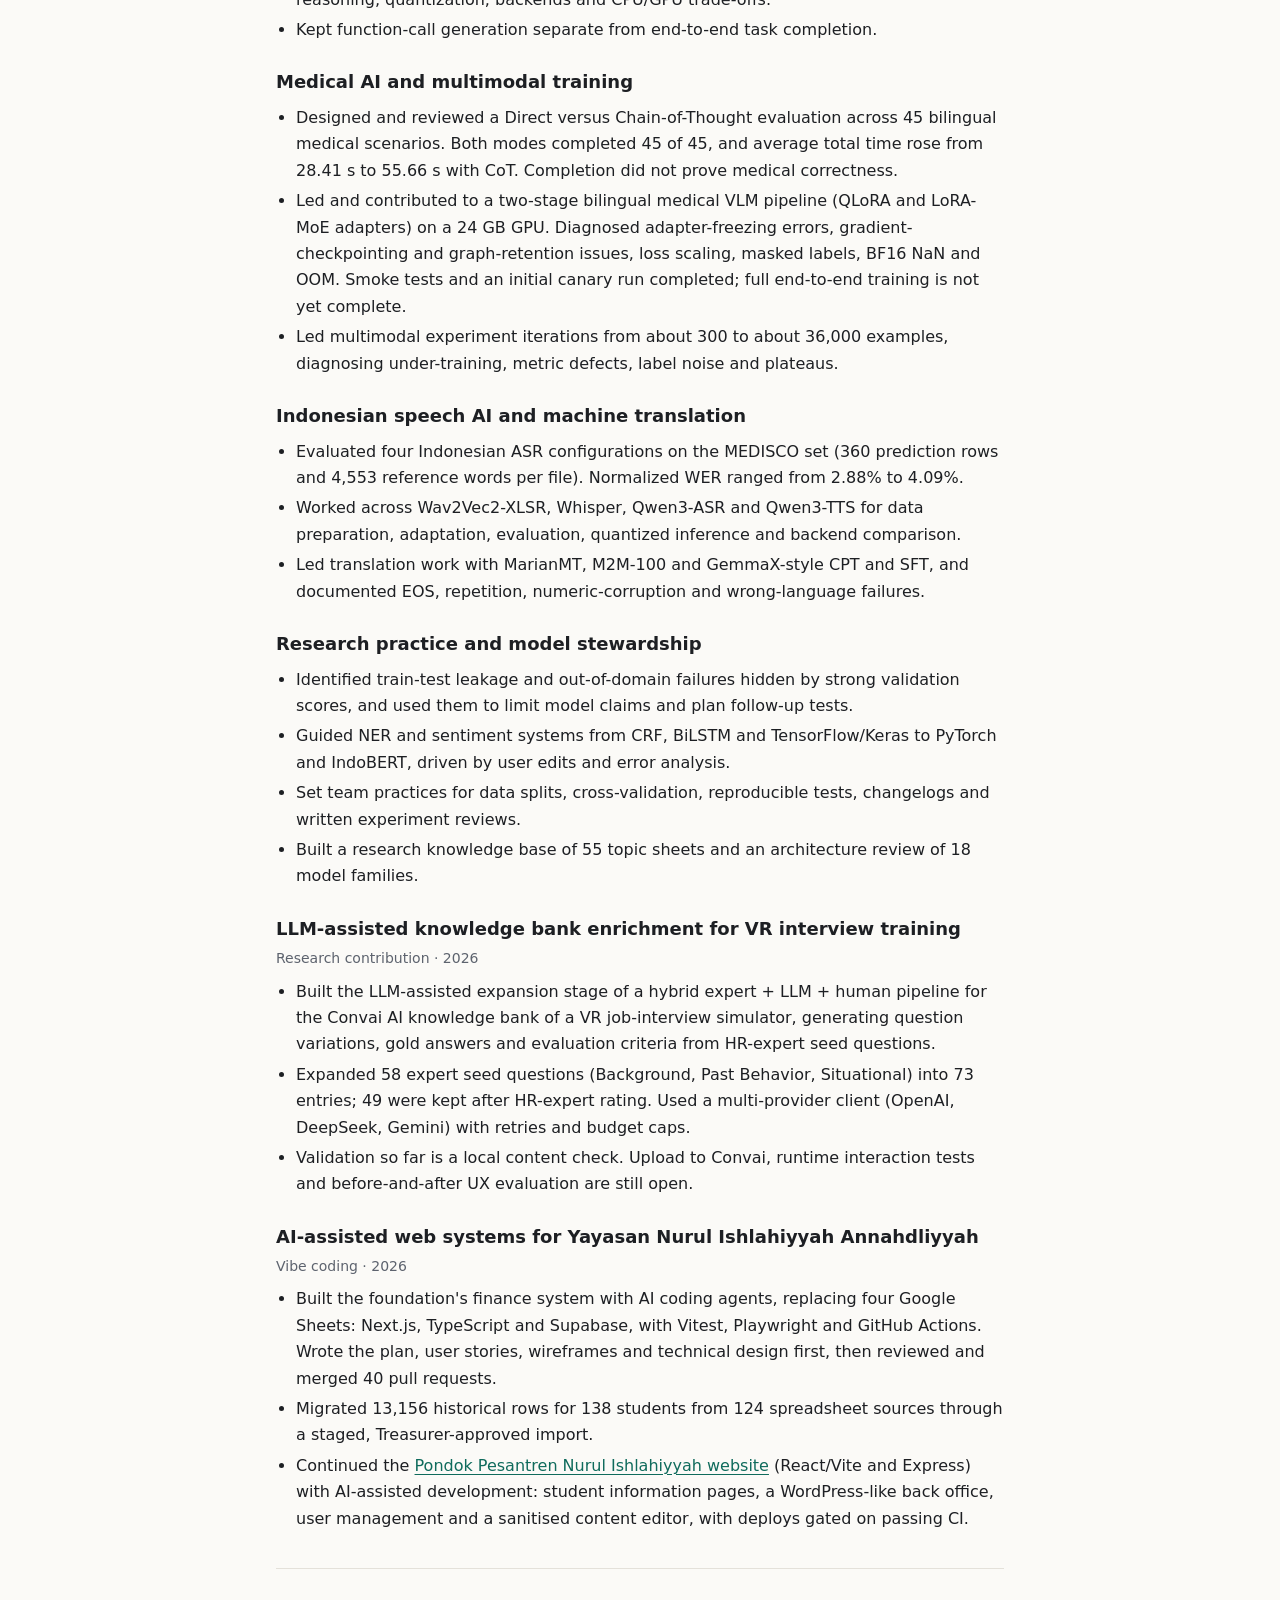
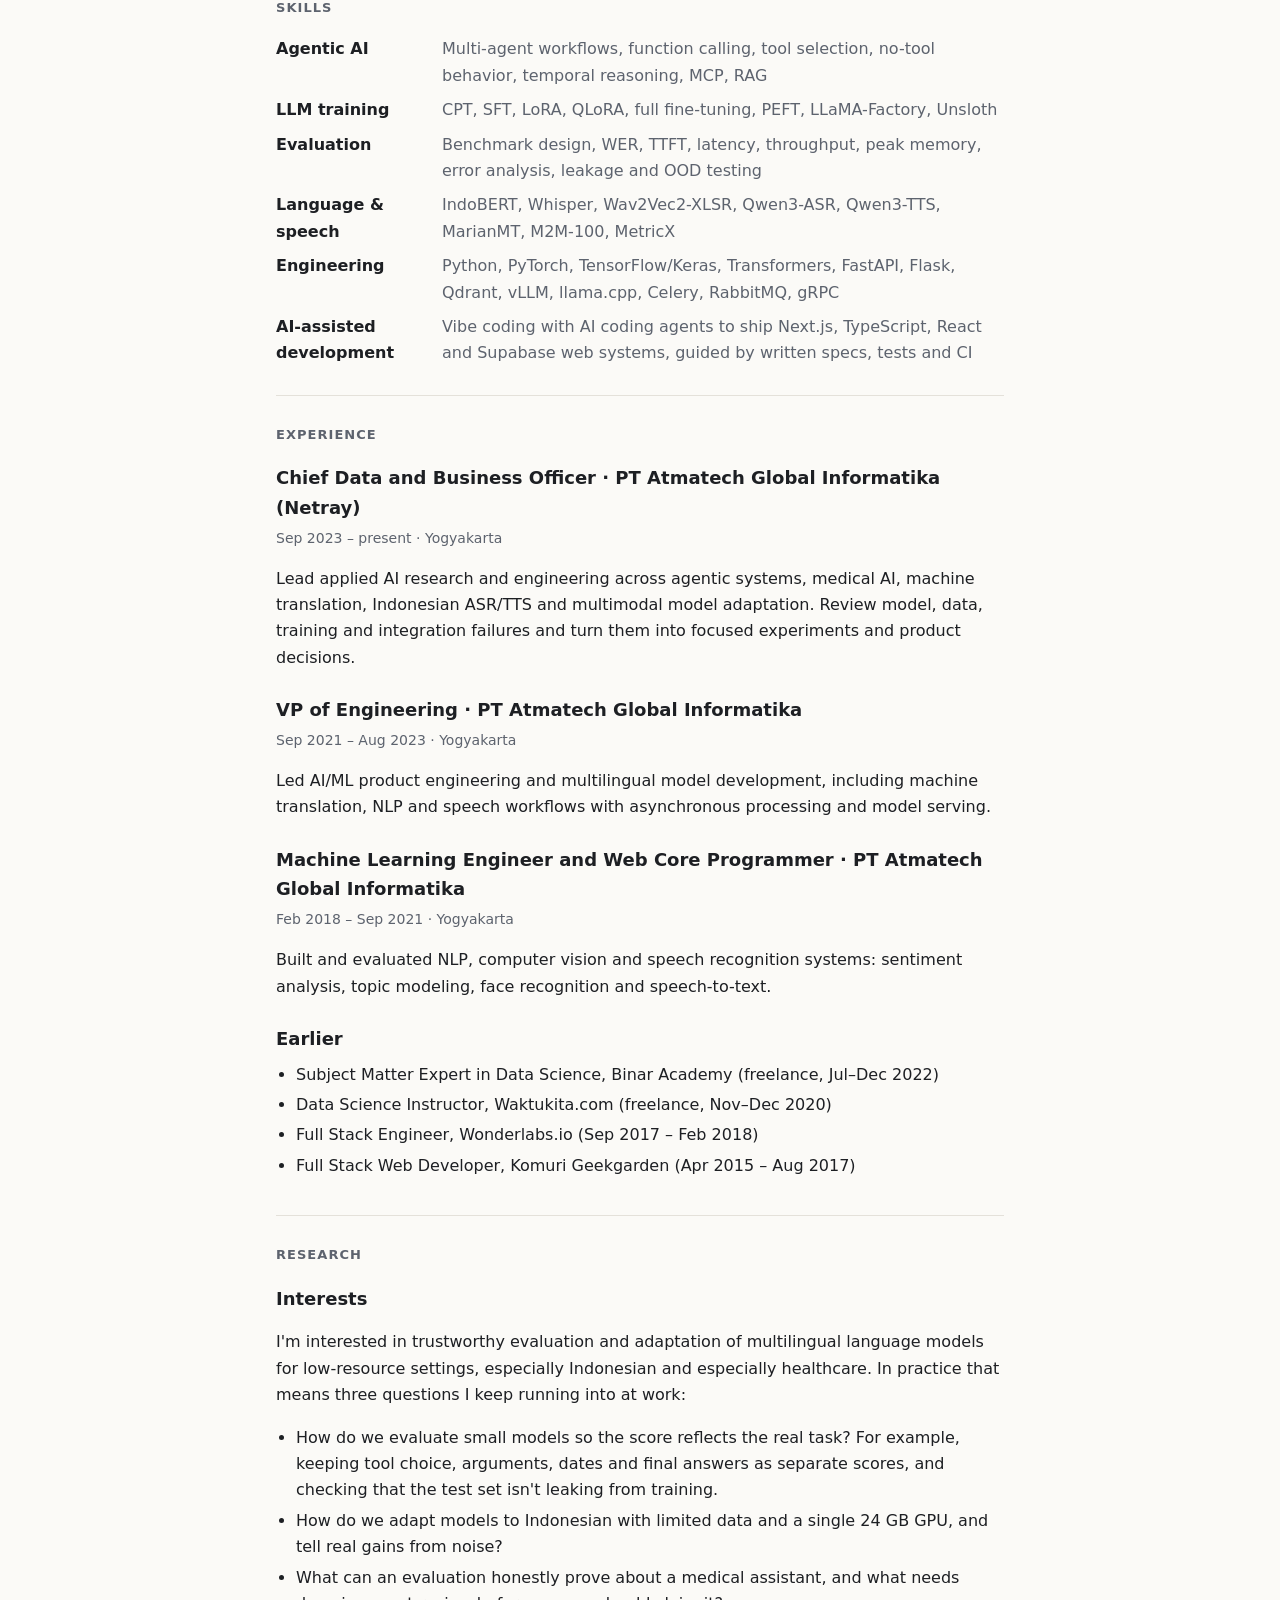
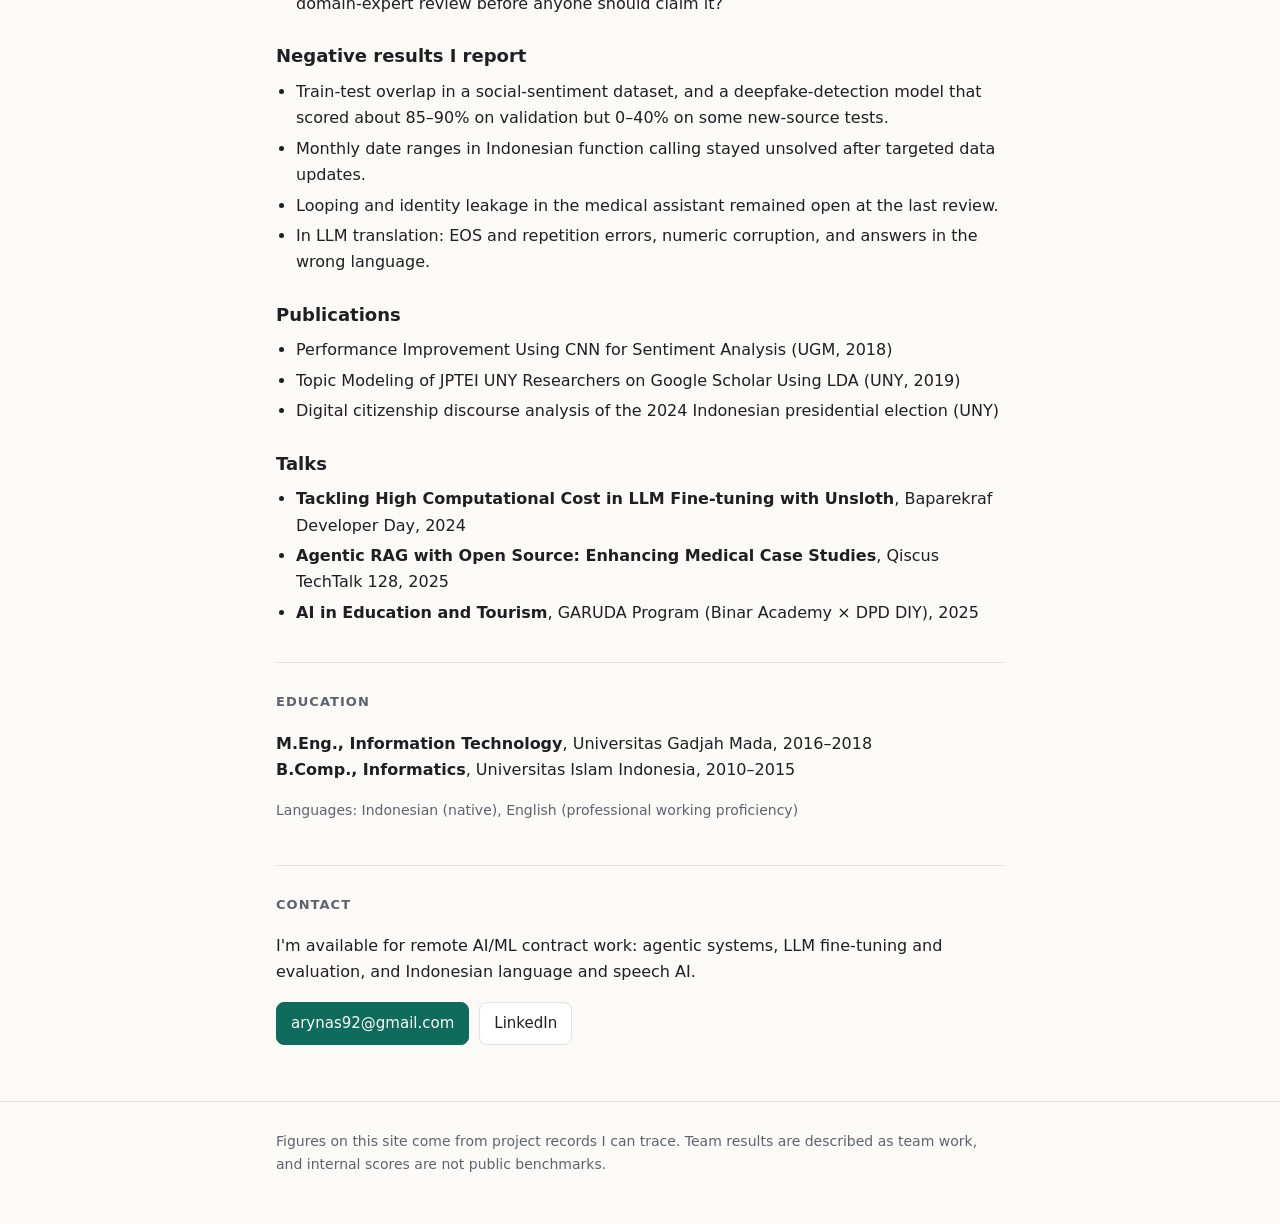
==== commit cba52205: "Add portrait photo Co-Authored-By: Claude Opus 5.5 (1M context) <noreply@anthropic.com>" ====
--- a/index.html
+++ b/index.html
@@ -23,6 +23,7 @@
     "@type": "Person",
     "name": "Moch Ari Nasichuddin",
     "alternateName": "arynas",
+    "image": "https://arynas.github.io/photo.jpg",
     "jobTitle": "Senior Applied AI/ML Engineer",
     "description": "Applied AI/ML engineer and technical leader working on agentic AI, LLM fine-tuning and evaluation, and Indonesian language and speech AI.",
     "url": "https://arynas.github.io/",
@@ -53,8 +54,13 @@
 
 <main class="wrap">
 <header class="hero">
-  <h1>Moch Ari Nasichuddin, M.Eng.</h1>
-  <p class="role">Senior Applied AI/ML Engineer · LLM, RAG, NLP &amp; Speech AI</p>
+  <div class="hero-top">
+    <img class="portrait" src="photo.jpg" alt="Portrait of Moch Ari Nasichuddin" width="120" height="120">
+    <div>
+      <h1>Moch Ari Nasichuddin, M.Eng.</h1>
+      <p class="role">Senior Applied AI/ML Engineer · LLM, RAG, NLP &amp; Speech AI</p>
+    </div>
+  </div>
   <p class="lead">I lead and build applied AI systems in Indonesia: agentic assistants, LLM fine-tuning, machine translation, and Indonesian speech recognition and synthesis. I care about evaluation that says clearly what a result can and cannot prove.</p>
   <p class="meta">Sleman, Yogyakarta, Indonesia · Software since 2015, AI/ML since 2018 · Open to remote contract, freelance or fractional work (up to 21 hrs/week, evenings GMT+7)</p>
   <div class="links">
--- a/style.css
+++ b/style.css
@@ -89,3 +89,9 @@
 
 footer { border-top: 1px solid var(--line); padding: 28px 0 48px; color: var(--muted); font-size: 14px; margin-top: 28px; }
 @media print { nav.top, .links { display: none; } body { background: #fff; color: #000; } }
+
+.hero-top { display: flex; gap: 24px; align-items: center; margin-bottom: 20px; }
+.hero-top > div { min-width: 0; }
+.hero-top .role { margin-bottom: 0; }
+.portrait { width: 120px; height: 120px; border-radius: 50%; object-fit: cover; flex: none; border: 1px solid var(--line); background: var(--surface); }
+@media (max-width: 560px) { .hero-top { flex-direction: column; align-items: flex-start; gap: 16px; } .portrait { width: 96px; height: 96px; } }
